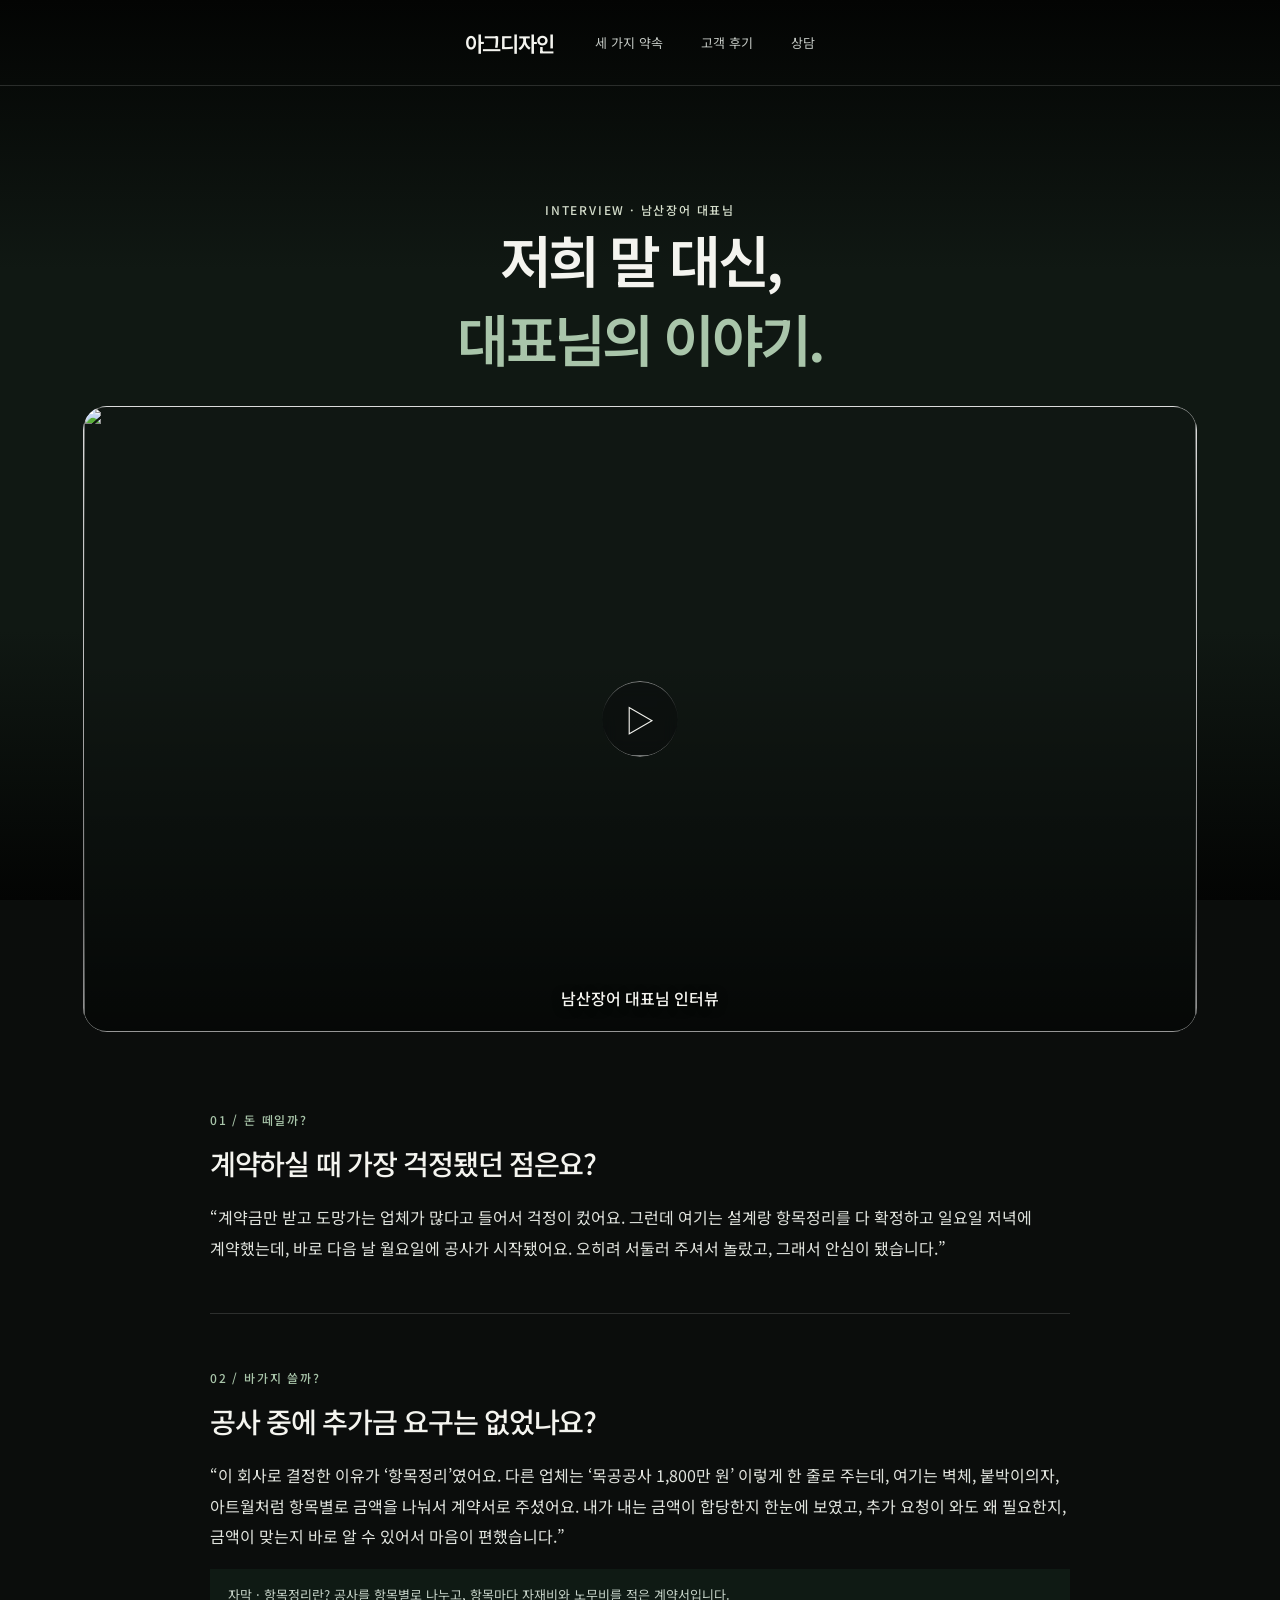
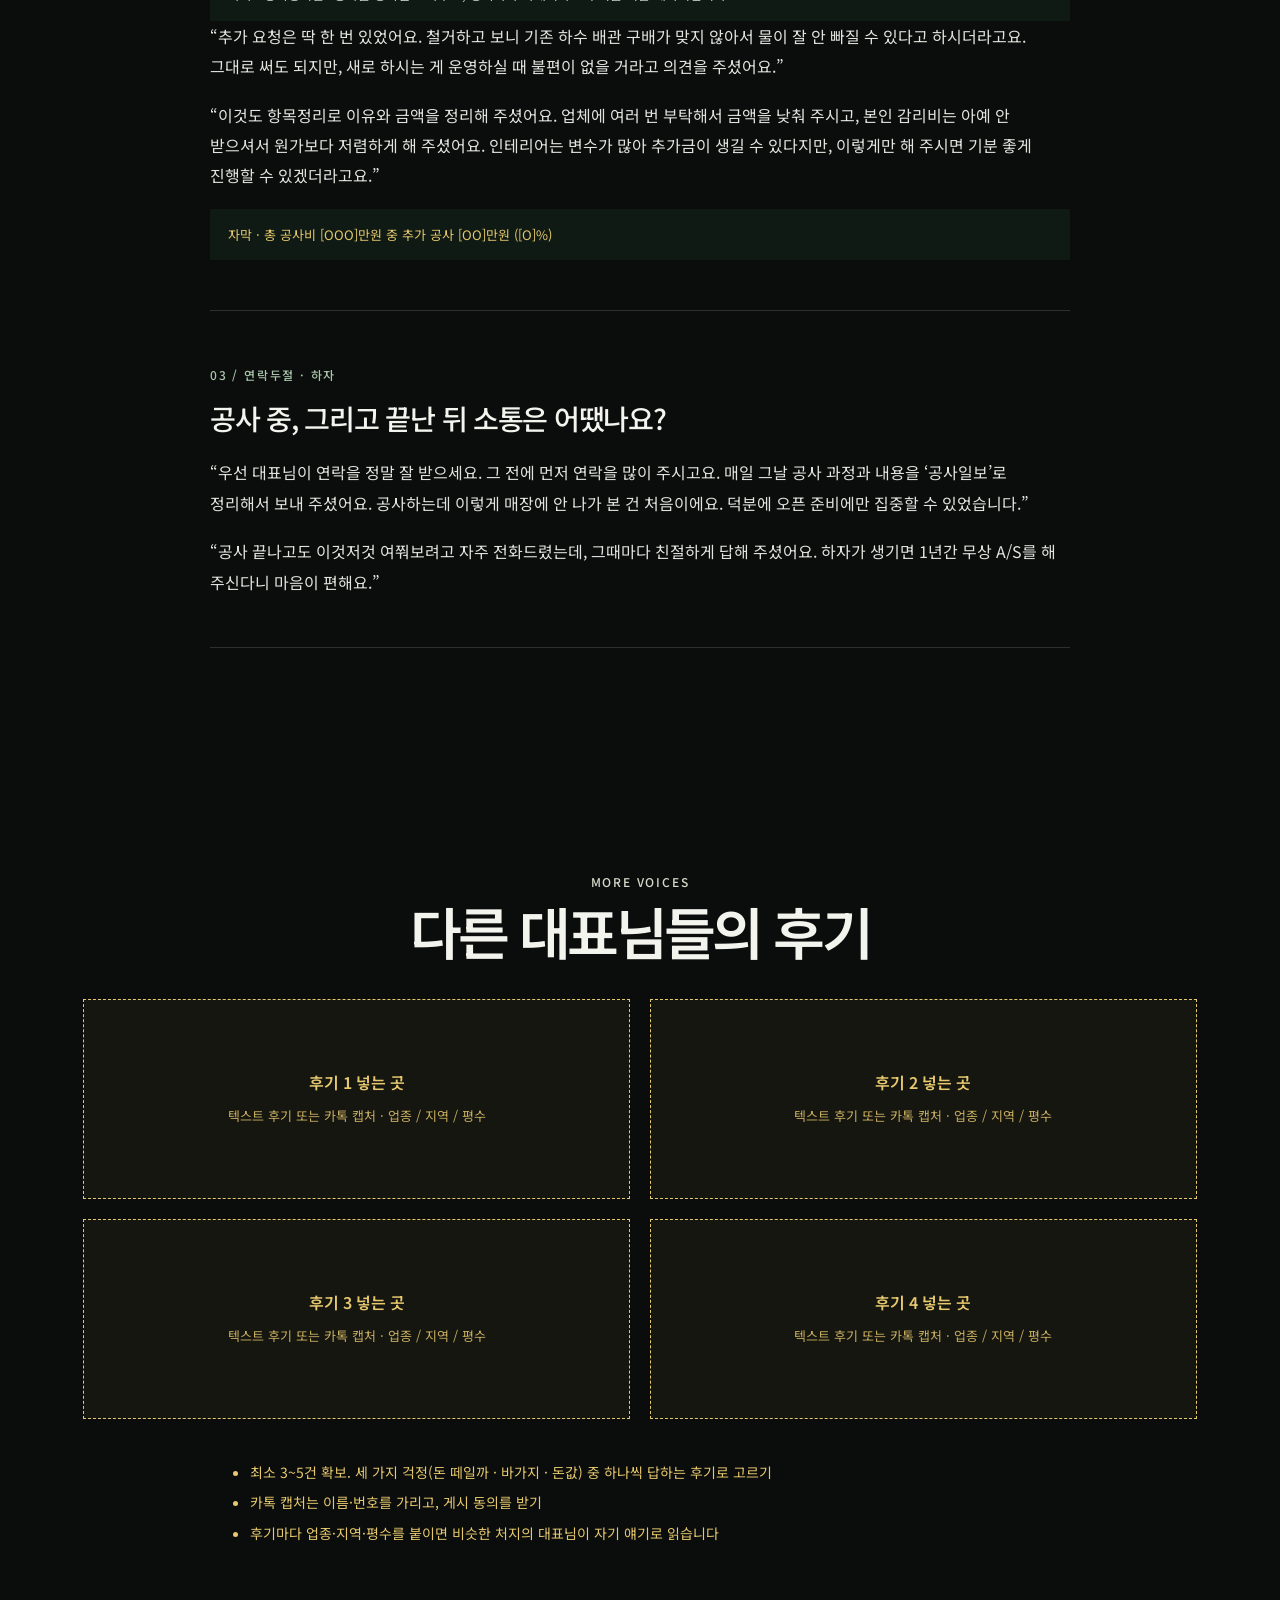
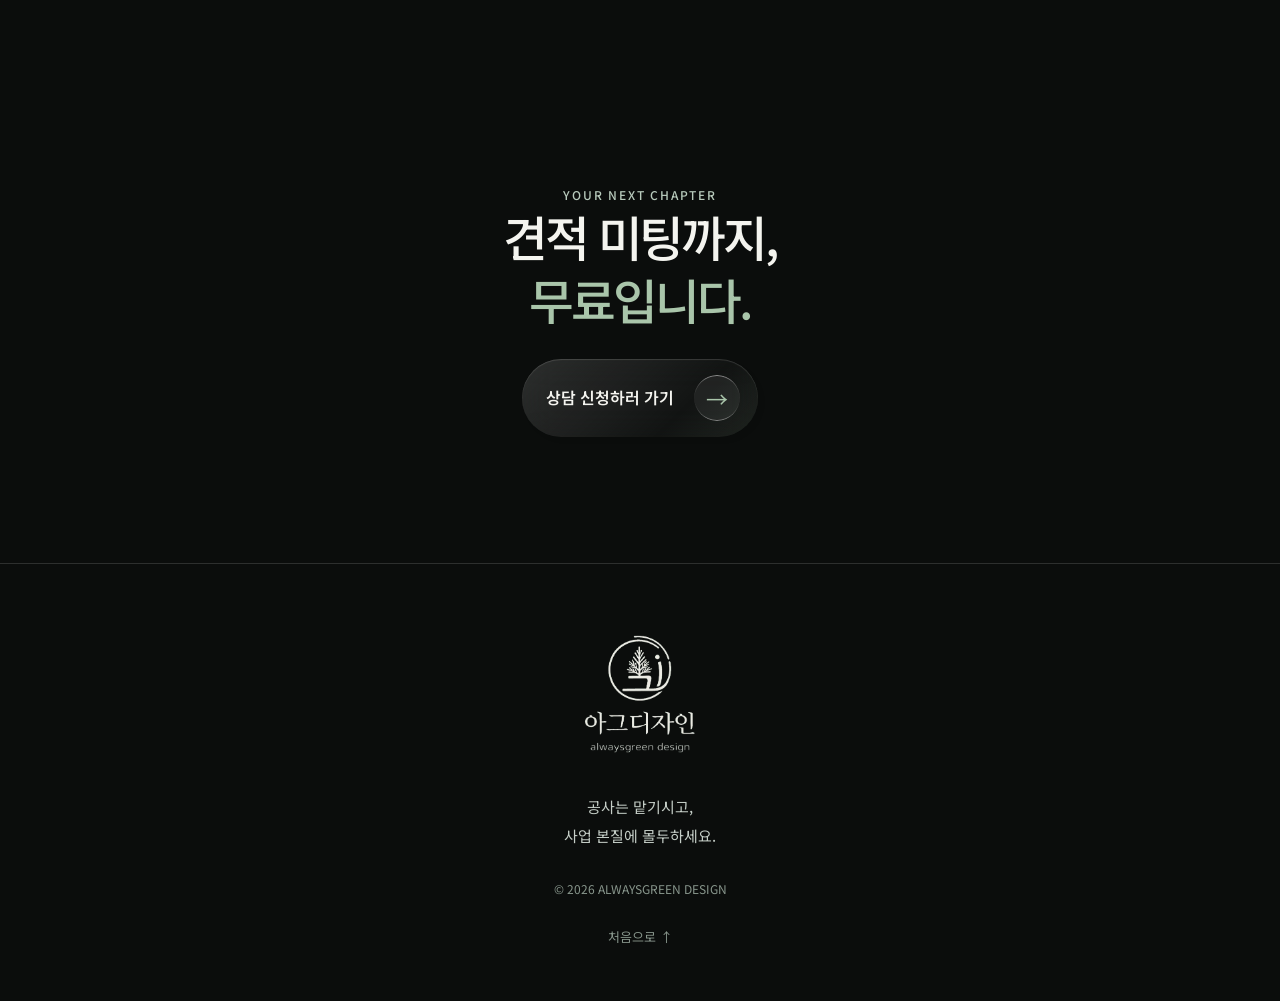
==== reviews.html @ 55b6162b "Initial commit: interior site v3 Co-Authored-By: Claude Sonnet 5.5 <noreply@anthropic.com>" ====
<!doctype html>
<html lang="ko">
<head>
  <meta charset="utf-8">
  <meta name="viewport" content="width=device-width,initial-scale=1">
  <meta name="theme-color" content="#183824">
  <title>아그디자인 · 고객 후기</title>
  <link rel="stylesheet" href="https://fonts.googleapis.com/css2?family=Noto+Sans+KR:wght@300;400;500;600;700&display=swap">
  <link rel="stylesheet" href="styles.css">
  <link rel="stylesheet" href="sections.css">
  <script src="entrances.js" defer></script>
</head>
<body>
  <header class="header page-head"><a class="brand" href="index.html">아그디자인</a><nav aria-label="주요 메뉴"><a href="index.html#concerns">세 가지 약속</a><a href="reviews.html" aria-current="page">고객 후기</a><a href="index.html#contact">상담</a></nav></header>
  <main>
  <section class="sec reviews-top">
    <span class="eyebrow">INTERVIEW · 남산장어 대표님</span>
    <h2>저희 말 대신,<br><em>대표님의 이야기.</em></h2>
    <button type="button" class="video-box yt liquid-glass" data-yt="xb2R72WAs64" aria-label="남산장어 대표님 인터뷰 영상 재생"><img src="https://i.ytimg.com/vi/xb2R72WAs64/maxresdefault.jpg" alt="" loading="lazy"><span class="play liquid-glass" aria-hidden="true">▷</span><span class="yt-label">남산장어 대표님 인터뷰</span></button>

    <div class="qa">
      <article>
        <span class="eyebrow">01 / 돈 떼일까?</span>
        <h3>계약하실 때 가장 걱정됐던 점은요?</h3>
        <p>“계약금만 받고 도망가는 업체가 많다고 들어서 걱정이 컸어요. 그런데 여기는 설계랑 항목정리를 다 확정하고 일요일 저녁에 계약했는데, 바로 다음 날 월요일에 공사가 시작됐어요. 오히려 서둘러 주셔서 놀랐고, 그래서 안심이 됐습니다.”</p>
      </article>
      <article>
        <span class="eyebrow">02 / 바가지 쓸까?</span>
        <h3>공사 중에 추가금 요구는 없었나요?</h3>
        <p>“이 회사로 결정한 이유가 ‘항목정리’였어요. 다른 업체는 ‘목공공사 1,800만 원’ 이렇게 한 줄로 주는데, 여기는 벽체, 붙박이의자, 아트월처럼 항목별로 금액을 나눠서 계약서로 주셨어요. 내가 내는 금액이 합당한지 한눈에 보였고, 추가 요청이 와도 왜 필요한지, 금액이 맞는지 바로 알 수 있어서 마음이 편했습니다.”</p>
        <span class="caption-note">자막 · 항목정리란? 공사를 항목별로 나누고, 항목마다 자재비와 노무비를 적은 계약서입니다.</span>
        <p>“추가 요청은 딱 한 번 있었어요. 철거하고 보니 기존 하수 배관 구배가 맞지 않아서 물이 잘 안 빠질 수 있다고 하시더라고요. 그대로 써도 되지만, 새로 하시는 게 운영하실 때 불편이 없을 거라고 의견을 주셨어요.”</p>
        <p>“이것도 항목정리로 이유와 금액을 정리해 주셨어요. 업체에 여러 번 부탁해서 금액을 낮춰 주시고, 본인 감리비는 아예 안 받으셔서 원가보다 저렴하게 해 주셨어요. 인테리어는 변수가 많아 추가금이 생길 수 있다지만, 이렇게만 해 주시면 기분 좋게 진행할 수 있겠더라고요.”</p>
        <span class="caption-note slot-text">자막 · 총 공사비 [OOO]만원 중 추가 공사 [OO]만원 ([O]%)</span>
      </article>
      <article>
        <span class="eyebrow">03 / 연락두절 · 하자</span>
        <h3>공사 중, 그리고 끝난 뒤 소통은 어땠나요?</h3>
        <p>“우선 대표님이 연락을 정말 잘 받으세요. 그 전에 먼저 연락을 많이 주시고요. 매일 그날 공사 과정과 내용을 ‘공사일보’로 정리해서 보내 주셨어요. 공사하는데 이렇게 매장에 안 나가 본 건 처음이에요. 덕분에 오픈 준비에만 집중할 수 있었습니다.”</p>
        <p>“공사 끝나고도 이것저것 여쭤보려고 자주 전화드렸는데, 그때마다 친절하게 답해 주셨어요. 하자가 생기면 1년간 무상 A/S를 해 주신다니 마음이 편해요.”</p>
      </article>
    </div>
  </section>

  <section class="sec">
    <span class="eyebrow">MORE VOICES</span>
    <h2>다른 대표님들의 후기</h2>
    <div class="review-slots">
      <div class="slot slot-box"><b>후기 1 넣는 곳</b><span>텍스트 후기 또는 카톡 캡처 · 업종 / 지역 / 평수</span></div>
      <div class="slot slot-box"><b>후기 2 넣는 곳</b><span>텍스트 후기 또는 카톡 캡처 · 업종 / 지역 / 평수</span></div>
      <div class="slot slot-box"><b>후기 3 넣는 곳</b><span>텍스트 후기 또는 카톡 캡처 · 업종 / 지역 / 평수</span></div>
      <div class="slot slot-box"><b>후기 4 넣는 곳</b><span>텍스트 후기 또는 카톡 캡처 · 업종 / 지역 / 평수</span></div>
    </div>
    <ul class="guide slot-text">
      <li>최소 3~5건 확보. 세 가지 걱정(돈 떼일까 · 바가지 · 돈값) 중 하나씩 답하는 후기로 고르기</li>
      <li>카톡 캡처는 이름·번호를 가리고, 게시 동의를 받기</li>
      <li>후기마다 업종·지역·평수를 붙이면 비슷한 처지의 대표님이 자기 얘기로 읽습니다</li>
    </ul>
  </section>

  <section class="sec cta">
    <span class="eyebrow">YOUR NEXT CHAPTER</span>
    <h2>견적 미팅까지,<br><em>무료입니다.</em></h2>
    <a class="action-glass liquid-glass-strong" href="index.html#contact"><span class="action-copy">상담 신청하러 가기</span><span class="action-arrow liquid-glass" aria-hidden="true">→</span></a>
  </section>
  </main>
  <footer class="site-foot">
    <a href="index.html"><img src="images/logo-removebg.png" alt="아그디자인 alwaysgreen design" width="115" height="123"></a>
    <p>공사는 맡기시고,<br>사업 본질에 몰두하세요.</p>
    <span>© 2026 ALWAYSGREEN DESIGN</span><a href="index.html">처음으로 ↑</a>
  </footer>
</body>
</html>
---- styles.css ----
:root{color-scheme:dark;--ink:#f4f4ef;--pad:clamp(24px,6.5vw,112px)}
*{box-sizing:border-box}html,body{margin:0;background:#0b0d0c;color:var(--ink);font-family:"Noto Sans KR","Malgun Gothic",Arial,sans-serif;word-break:keep-all;-webkit-font-smoothing:antialiased}body{overscroll-behavior-y:none}button{font:inherit;color:inherit}#journey{height:940vh}.stage{position:sticky;top:0;height:100vh;height:100svh;overflow:hidden;background:#0b0d0c}#media,.shade{position:absolute;inset:0}#media img,#media video{position:absolute;top:0;left:0;width:100%;height:100%;object-fit:cover;opacity:0}#media img:first-child{opacity:1}.shade{pointer-events:none;background:linear-gradient(transparent 0%,transparent 28%,#0009 63%,#000e 100%);transform:translateY(100%);will-change:transform}.top,.bottom{position:absolute;left:var(--pad);right:var(--pad);display:flex;align-items:center;justify-content:space-between;gap:24px;text-shadow:0 2px 12px #0009;z-index:3}.top{top:30px;font-size:15px}.top>span:nth-child(2){position:absolute;left:50%;transform:translateX(-50%);text-align:center;font-size:19px}.top small{display:block;font-size:10px;letter-spacing:.2em;margin-top:7px;color:#e4e4d6}.edition{font-size:10px;letter-spacing:.16em;color:#d4d4c8}.caption{position:absolute;bottom:115px;left:var(--pad);right:var(--pad);max-width:820px;margin:auto;text-align:center;opacity:0;transform:translateY(80px);pointer-events:none;will-change:opacity,transform}.eyebrow{font-size:11px;letter-spacing:.17em;color:#d3dcca}.caption h1,.caption h2{font-size:clamp(30px,3.7vw,58px);font-weight:600;letter-spacing:-.065em;line-height:1.4;margin:16px 0}.caption p{max-width:680px;margin:0 auto;font-size:clamp(15px,1.3vw,19px);line-height:1.9;white-space:pre-line;color:#e1e4de}.caption .detail{max-width:680px;margin:18px auto 0;padding-top:16px;border-top:1px solid #ffffff4a;font-size:clamp(12px,1vw,15px);line-height:1.9;white-space:pre-line;color:#d3d8ce}.bottom{bottom:30px;font-size:11px;color:#e1e4de}#stops{display:flex;gap:12px;position:absolute;left:50%;transform:translateX(-50%)}#stops button{background:none;border:0;padding:15px 4px;cursor:pointer}#stops button:after{content:"";display:block;width:28px;height:2px;background:#ffffff50;transition:background .2s}#stops button[aria-current=true]:after{background:#fff}button:focus-visible{outline:2px solid #d3dcca;outline-offset:4px}.progress{position:absolute;bottom:0;left:0;right:0;height:2px;background:#ffffff15}#progress{height:100%;background:#d3dcca;transform-origin:left;transform:scaleX(0)}#status{position:absolute;top:95px;left:0;right:0;text-align:center;font-size:12px;color:#eee;text-shadow:0 1px 8px #000;pointer-events:none}#status:empty{display:none}
@media(max-width:700px){.top{top:22px}.top>span:first-child{font-size:12px}.edition{font-size:8px}.top>span:nth-child(2){font-size:15px}.caption{bottom:125px}.caption h1,.caption h2{font-size:29px}.caption p{font-size:14px;line-height:1.75}.caption .detail{font-size:11px}.bottom{bottom:23px;flex-wrap:wrap;gap:16px}#hint{width:100%;text-align:center;font-size:10px}#stops{left:auto;right:0;top:-12px;transform:none}}
@media(max-height:660px) and (min-width:701px){.caption{bottom:85px}.caption h1,.caption h2{font-size:34px;margin:10px 0}.caption p{font-size:14px}.caption .detail{font-size:12px;margin-top:10px;padding-top:10px}.top{top:20px}.bottom{bottom:20px}}
@media(prefers-reduced-motion:reduce){.caption{transform:none!important}#stops button:after{transition:none}}
---- sections.css ----
/* 영상 아래 설득 섹션. site/dist 의 디자인 언어(styles.css · centered.css)와 색을 옮겨 왔습니다. */
:root{--bg:#0b0d0c;--ink:#f4f4ef;--muted:#969d97;--key:#183824;--accent:#a9c5aa;--line:#ffffff24;--mid:#54745b;--slot:#e6c86e}
html{scroll-padding-top:80px}
body{background:linear-gradient(180deg,#030403 0%,#101813 30%,#101813 70%,#030403 100%) fixed;text-align:center}
main{display:block}
a{color:inherit;text-decoration:none}
a:focus-visible{outline:2px solid var(--accent);outline-offset:6px}
img{display:block;max-width:100%}
.sec{padding:110px var(--pad);color:var(--ink)}
.section-content{max-width:1240px;margin-inline:auto;transform:translate3d(0,var(--entry-y,0px),0);opacity:var(--entry-opacity,1)}
.sec h2{font-size:clamp(34px,4.4vw,70px);font-weight:600;letter-spacing:-.065em;line-height:1.4;margin:0 0 28px}
.sec h3{font-size:clamp(22px,2.2vw,30px);font-weight:500;letter-spacing:-.045em;line-height:1.5;margin:0 0 18px}
.sec p{line-height:1.9;margin:0}
.sec em{font-style:normal;color:var(--accent)}
.sec strong{font-weight:600}
.sec .eyebrow{display:inline-block;font-size:12px;letter-spacing:.15em;font-weight:500}
.sec .muted{color:var(--muted)}
.lead{font-size:clamp(16px,1.4vw,19px);color:#adb9af;margin:0 auto 60px!important;max-width:760px}
.note{font-size:14px;color:var(--muted);margin-top:16px!important}
.sec-top{display:flex;flex-direction:column;align-items:center;justify-content:center;gap:12px;margin-bottom:80px;font-size:14px}
.block{margin:90px auto 0;max-width:1000px}
.bridge .eyebrow{margin-bottom:28px}

/* 자료 넣는 곳 표시 (site 에는 없는, 작업용 표시) */
.slot{border:1px dashed var(--slot);color:var(--slot);background:#e6c86e0d}
.slot-box{display:grid;place-content:center;gap:10px;min-height:240px;padding:28px;text-align:center}
.slot-box b{font-size:16px;font-weight:600}
.slot-box span{font-size:13px;line-height:1.8;opacity:.85}
.slot-inline{display:inline-block;margin:24px auto 0!important;padding:10px 16px;font-size:13px;line-height:1.7!important}
.slot-text{color:var(--slot)!important}

/* site 카드 (background-card) */
.card{border:1px solid #ffffff22;padding:34px;text-align:left;background:linear-gradient(145deg,#ffffff0b,#18382433)}

/* site 글래스 버튼 (action-glass) */
.action-glass{position:relative;isolation:isolate;overflow:hidden;display:flex;align-items:center;justify-content:center;gap:20px;width:fit-content;max-width:100%;margin:28px auto 6px;padding:16px 18px 16px 24px;border:1px solid #ffffff55;border-radius:20px;background:linear-gradient(135deg,#ffffff24,#ffffff08 68%,#a9c5aa20);color:var(--ink);text-align:center;backdrop-filter:blur(16px);-webkit-backdrop-filter:blur(16px);transition:border-color .2s,background-color .2s}
.action-glass:before{content:"";position:absolute;inset:0;z-index:-1;background:radial-gradient(ellipse at 12% 0,#ffffff25,transparent 65%);pointer-events:none}
.action-glass .action-copy{display:flex;flex-direction:column;gap:5px;min-width:0;font-size:16px;font-weight:600;line-height:1.45}
.action-glass .action-copy small{display:block;color:#b9c5ba;font-size:11px;font-weight:400;line-height:1.5}
.action-glass .action-arrow{display:grid;place-items:center;flex:0 0 auto;width:46px;height:46px;border:1px solid #ffffff3d;border-radius:50%;background:#ffffff10;color:var(--accent);font-size:22px}
@media(hover:hover){.action-glass:hover{border-color:#ffffff90;background:linear-gradient(135deg,#ffffff2e,#ffffff0c 68%,#a9c5aa2b)}}

/* site 영상 박스 (interview-video) */
.video-box{min-height:380px;border:1px solid #324c39;background:linear-gradient(135deg,#193825,#101713);display:flex;flex-direction:column;align-items:center;justify-content:center;gap:24px;margin-bottom:24px;font-size:16px}
.video-box small{display:block;font-size:12px;margin-top:8px}
.play{width:62px;height:62px;border:1px solid #a1b6a4;display:grid;place-items:center;border-radius:50%;font-size:26px}

/* 공감 히어로 (site hero 톤) */
.hero{position:relative;height:100vh;height:100svh;min-height:600px;display:flex;flex-direction:column;justify-content:center;padding:120px var(--pad) 90px;color:var(--ink);background:linear-gradient(180deg,#0b0d0cf2 0%,#0b0d0cdb 45%,#0b0d0c 100%),url(previz-01/inputs/photo-01.jpg) center/cover}
.hero:after{content:"";position:absolute;inset:0;background:radial-gradient(ellipse at 85% 100%,#18382455,transparent 55%);pointer-events:none}
.header{position:absolute;left:0;right:0;top:0;z-index:2;display:flex;align-items:center;justify-content:center;flex-wrap:wrap;gap:16px 42px;min-height:86px;padding:16px var(--pad);border-bottom:1px solid var(--line)}
.brand{font-size:21px;letter-spacing:-.06em;font-weight:600}
.header nav{display:flex;gap:38px;font-size:13px}
.header nav a{color:#c4c9c4}
.header nav a:hover{color:#fff}
.hero-body{position:relative;z-index:1}
.hero-eyebrow{display:flex;gap:14px;align-items:center;justify-content:center;color:#aeb7af;margin-bottom:34px;font-size:12px;letter-spacing:.15em;font-weight:500}
.line{height:1px;width:28px;background:var(--accent)}
.hero-quote{margin:0 auto;padding:0;border:0;background:none;text-align:center;font-size:clamp(30px,4.45vw,72px);font-weight:500;letter-spacing:-.06em;line-height:1.52;color:var(--ink)}
.hero-quote cite{margin-top:20px;font-size:14px;letter-spacing:0;font-weight:400;color:var(--accent)}
.hero-sub{margin:48px auto 0;font-size:clamp(16px,1.5vw,20px);line-height:2.4;color:#c5d2c8}
.hero-sub strong{font-weight:600;color:var(--ink)}
.hero-tag{margin:0 auto;line-height:2.4;font-size:clamp(16px,1.5vw,20px);color:var(--accent);font-weight:500}
.scroll-hint{position:absolute;z-index:1;bottom:34px;left:50%;transform:translateX(-50%);display:flex;flex-direction:column;align-items:center;gap:12px;font-size:10px;letter-spacing:.18em;color:#99a29b}
.scroll-line{height:34px;width:1px;background:linear-gradient(var(--accent),transparent)}

/* 브릿지 */
.career{display:grid;grid-template-columns:repeat(3,minmax(0,1fr));gap:20px;max-width:1000px;margin:0 auto}
.career .card{text-align:center;padding:30px 20px}
.career b{display:block;font-size:13px;font-weight:500;color:#c5d2c8;letter-spacing:.02em}
.career strong,.stat strong{display:block;font-size:clamp(56px,6vw,90px);font-weight:400;letter-spacing:-.08em;line-height:1.15;margin-top:8px}
.career small,.stat small{font-size:24px;margin-left:10px;letter-spacing:0}
.career .card>span{font-size:12px;color:#9eaa9f}
#career-count{color:var(--accent);font-variant-numeric:tabular-nums}
.concern-index{list-style:none;padding:0;margin:80px auto 0;display:grid;grid-template-columns:repeat(3,minmax(0,1fr));gap:20px;max-width:1000px}
.concern-index a{display:block;padding:32px 20px;border:1px solid var(--accent);background:#18382455;color:var(--ink);font-size:22px;font-weight:500;letter-spacing:-.045em;transition:background .2s}
.concern-index a:hover{background:var(--key)}
.concern-index span{display:block;font-size:12px;color:var(--accent);letter-spacing:.15em;margin-bottom:10px}
.concern-index small{display:block;font-size:13px;font-weight:400;color:#b9c5ba;margin-top:8px;letter-spacing:0}

/* 01 결제 구조 */
.pay-bar{display:flex;gap:4px;margin-top:30px}
.pay-bar>div{padding:22px 10px;background:#18382499;border-top:2px solid var(--accent);min-width:0}
.pay-bar>div:nth-child(2){background:var(--key)}
.pay-bar b{display:block;font-size:clamp(24px,2.6vw,38px);font-weight:400;letter-spacing:-.05em}
.pay-bar span{display:block;font-size:13px;color:#c5d2c8;margin-top:6px;line-height:1.5}
.flow{display:flex;flex-wrap:wrap;justify-content:center;align-items:center;gap:10px 12px;margin-bottom:34px}
.flow span,.flow strong{padding:10px 16px;border:1px solid var(--line);font-size:15px}
.flow strong{border-color:var(--accent);color:var(--accent);font-weight:600}
.flow i{font-style:normal;color:var(--muted)}
blockquote{margin:0;padding:30px 34px;border-left:1px solid var(--mid);background:#ffffff08;text-align:left;font-size:16px;line-height:1.9;color:#e1e4de}
cite{display:block;margin-top:14px;font-size:13px;font-style:normal;color:var(--accent)}
.report{display:grid;grid-template-columns:1fr 1fr;gap:40px;align-items:center;text-align:left}
.report .eyebrow{margin-bottom:16px;color:var(--accent)}
.checks{list-style:none;padding:0;margin:0 0 20px}
.checks li{padding:16px 0;border-bottom:1px solid #ffffff25;font-size:15px;color:#e1e4de}
.checks b{display:inline-block;min-width:88px;color:#aac0ad;font-size:13px;font-weight:500}
.as-row{display:grid;grid-template-columns:220px 1fr;gap:40px;align-items:center}
.stat p{font-size:14px;color:#c5d2c8}

/* 02 항목정리 */
.compare{display:grid;grid-template-columns:1fr 1.4fr;gap:20px;align-items:start;text-align:left}
.compare .eyebrow{margin-bottom:22px;color:var(--accent)}
.doc-items{border-color:var(--accent)}
.row{display:flex;justify-content:space-between;gap:16px;padding:10px 0;border-bottom:1px solid #ffffff14;font-size:14px}
.row b{font-weight:500;font-variant-numeric:tabular-nums;white-space:nowrap}
.row.total{border-bottom:0;border-top:1px solid #ffffff55;margin-top:6px;padding-top:16px;font-size:16px;font-weight:600}
.doc-plain .row.total{border-top:0;margin:0 0 18px;padding:0 0 18px;border-bottom:1px solid var(--line)}
.compare .muted{font-size:13px;margin-top:14px}
.promise{padding:65px 20px;border-top:1px solid var(--line);border-bottom:1px solid var(--line)}
.promise h3{margin:0;font-size:clamp(24px,2.8vw,40px)}
.case{padding:44px}
.case .eyebrow{margin-bottom:14px;color:var(--accent)}
.case>p{color:#adb9af}
.case-num{display:grid;grid-template-columns:repeat(3,1fr);gap:12px;margin:30px 0}
.case-num>div{padding:18px;border:1px solid var(--line)}
.case-num span{display:block;font-size:12px;color:var(--muted)}
.case-num b{font-size:26px;font-weight:400;letter-spacing:-.04em}

/* 03 매출 설계 */
.revenue{display:grid;grid-template-columns:1fr 1.4fr;gap:40px;align-items:center;margin-top:0}
.revenue strong{display:block;font-size:clamp(70px,8vw,120px);font-weight:400;letter-spacing:-.065em;line-height:1.1;color:var(--accent);margin-top:10px}
.revenue strong small{font-size:32px;padding-left:10px;letter-spacing:0}
.revenue p{font-size:15px;color:#c5d2c8}
.revenue .eyebrow{font-size:14.4px}
.revenue+.lead{margin-top:90px!important}
.points{display:grid;grid-template-columns:repeat(3,minmax(0,1fr));gap:24px;text-align:left}
.ph{aspect-ratio:1.1;position:relative;overflow:hidden;background:#dedfd9}
.ph img{width:100%;height:100%;object-fit:cover;transition:transform .6s}
.ph:hover img{transform:scale(1.04)}
.ph>span:last-child{position:absolute;bottom:15px;left:20px;font-size:13px;background:var(--key);color:#fff;padding:6px 9px}
.points h3{font-size:23px;margin:22px 0 12px}
.points p{font-size:14px;color:#9ea89f}
.calc{display:flex;flex-direction:column;justify-content:center;align-items:center;gap:10px;text-align:center;border:1px solid #324c39;background:linear-gradient(135deg,#193825,#101713)}
.calc-head{font-size:13px;color:#c5d2c8}
.calc-line{font-size:clamp(15px,1.4vw,19px);font-variant-numeric:tabular-nums}
.calc strong{font-size:clamp(26px,2.6vw,38px);font-weight:400;color:var(--accent);letter-spacing:-.05em}
.foot{display:block;margin-top:12px;font-size:11px;color:var(--muted)}
.plans{display:grid;grid-template-columns:1fr 1fr;gap:20px;max-width:none}
.plans .slot-box{min-height:320px}

/* 후기 */
.review-grid{display:grid;grid-template-columns:repeat(3,minmax(0,1fr));gap:20px}
.review-grid .slot-box{min-height:0}

/* CTA (site cta 톤) */
.cta{padding-top:120px;padding-bottom:120px}
.cta .eyebrow{color:#b8cabc}
.cta h2{font-size:clamp(30px,3.8vw,58px);line-height:1.3;font-weight:500}
.cta .lead{color:#c3d1c5;font-size:18px}
.cta-options{display:grid;grid-template-columns:1fr 1fr;gap:20px;max-width:1000px;margin:0 auto}
.cta-option:last-child{border-color:var(--accent)}
.cta-option .eyebrow{margin-bottom:14px;color:var(--accent)}
.cta-option p{font-size:14px;color:#9eaa9f;margin-bottom:22px}
.cta-option .slot-box{min-height:140px}

/* footer (site footer) */
.site-foot{padding:55px var(--pad);display:flex;flex-direction:column;align-items:center;justify-content:center;gap:30px;font-size:12px;color:#88968c;text-align:center;border-top:1px solid var(--line)}
.site-foot img{width:135px;height:auto}
.site-foot p{font-size:15px;line-height:1.9;color:#c5cec7;margin:0}
.site-foot>a:last-child{font-size:13px}

/* 후기 전체 페이지 */
.page-head{position:relative}
.qa{max-width:860px;margin:0 auto;text-align:left}
.qa article{padding:50px 0;border-bottom:1px solid var(--line)}
.qa .eyebrow{color:var(--accent)}
.qa h3{margin-top:12px}
.qa p{color:#e1e4de;font-size:16px}
.qa p+p{margin-top:18px}
.qa .caption-note{display:block;margin-top:18px;padding:14px 18px;background:#18382455;font-size:13px;color:#c5d2c8;line-height:1.8}
.review-slots{display:grid;grid-template-columns:repeat(2,minmax(0,1fr));gap:20px}
.review-slots .slot-box{min-height:200px}
.guide{max-width:860px;margin:40px auto 0;text-align:left;font-size:14px;line-height:1.9}
.guide li{margin:4px 0}

@media(min-width:1600px){.sec{padding-top:140px;padding-bottom:140px}}
@media(max-width:800px){
  .sec{padding:75px 16px}
  .sec-top{margin-bottom:45px}
  .sec-top>span:last-child{font-size:11px}
  .block{margin-top:60px}
  .header{min-height:74px;gap:14px 22px;padding:14px 16px}
  .header nav{gap:20px;font-size:12px}
  .hero{padding:130px 16px 90px}
  .hero-eyebrow{font-size:10px;letter-spacing:.1em;gap:8px}
  .hero-sub{margin-top:36px}
  .hero-sub br{display:none}
  .card{padding:27px 20px}
  .cta-options,.career,.concern-index,.report,.as-row,.compare,.revenue,.points,.plans,.review-grid,.review-slots,.case-num{grid-template-columns:1fr}
  .ph{aspect-ratio:1.5}
  .pay-bar{flex-direction:column}
  .pay-bar>div{flex:auto!important}
  .case{padding:28px 20px}
  blockquote{padding:22px 20px;font-size:15px}
  blockquote br{display:none}
  .lead br{display:none}
  .site-foot{padding:40px 16px}
}
@media(max-width:520px){
  .action-glass{gap:14px;padding:16px;border-radius:17px}
  .action-glass .action-copy{font-size:14px}
  .action-glass .action-arrow{width:40px;height:40px;font-size:19px}
}
@media(prefers-reduced-motion:reduce){
  .section-content{transform:none!important;opacity:1!important}
  .action-glass,.ph img{transition:none}
}

/* 70% 단계 지급 → 공정 5단계 */
.pay-steps ol{list-style:none;display:grid;grid-template-columns:repeat(5,1fr);gap:3px;margin:16px 0 0;padding:0}
.pay-steps li{padding:9px 4px;background:#ffffff12;border-top:1px solid #a9c5aa66;font-size:13px;color:#e1e4de}
/* 위아래 배치 */
.stack{display:flex!important;flex-direction:column;align-items:stretch;gap:0;max-width:760px}
.stack-arrow{align-self:center;margin:18px 0;font-size:34px;line-height:1;color:var(--accent)}
.revenue.stack{gap:24px;text-align:center}
.revenue.stack .slot-box{min-height:220px}
/* 영상 투어 건너뛰기 (site journey-top a) */
.skip-tour{font-size:12px;color:inherit;text-decoration:none;border-bottom:1px solid #fff7;padding-bottom:5px}
@media(max-width:800px){.pay-steps ol{grid-template-columns:repeat(5,1fr)}.pay-steps li{font-size:11px;padding:8px 2px}.skip-tour{font-size:10px}}

/* 브랜드 로고 흐름 바 (왼쪽 → 오른쪽) */
.logo-bar{max-width:1000px;margin:60px auto 0;overflow:hidden;-webkit-mask-image:linear-gradient(90deg,transparent,#000 12%,#000 88%,transparent);mask-image:linear-gradient(90deg,transparent,#000 12%,#000 88%,transparent)}
.logo-track{display:flex;align-items:center;gap:64px;width:max-content;padding-right:64px;animation:logo-flow 28s linear infinite}
.logo-track img{height:40px;width:auto;filter:brightness(0) invert(1);opacity:.6}
@keyframes logo-flow{from{transform:translateX(-50%)}to{transform:translateX(0)}}
@media(prefers-reduced-motion:reduce){.logo-track{animation:none}}

/* 매출 설계 3카드 자동 흐름 */
.points-flow{margin:0 calc(var(--pad) * -1) 90px;overflow:hidden;-webkit-mask-image:linear-gradient(90deg,transparent,#000 8%,#000 92%,transparent);mask-image:linear-gradient(90deg,transparent,#000 8%,#000 92%,transparent)}
.points-track{display:flex;gap:24px;width:max-content;padding-right:24px;text-align:left;animation:points-flow 40s linear infinite}
.points-track:hover{animation-play-state:paused}
.points-track article{width:min(380px,78vw);flex:0 0 auto}
.points-track h3{font-size:23px;margin:22px 0 12px}
.points-track p{font-size:14px;color:#9ea89f}
@keyframes points-flow{from{transform:translateX(0)}to{transform:translateX(-50%)}}
@media(prefers-reduced-motion:reduce){.points-track{animation:none}}


/* ───────── Liquid Glass 테두리 시스템 ─────────
   테두리는 border 속성 대신 ::before 가상 요소의 그라데이션으로만 표현합니다. */
:root{--radius:1rem}
.liquid-glass,.liquid-glass-strong{position:relative;isolation:isolate;border:none!important;box-shadow:inset 0 1px 1px rgba(255,255,255,.1)}
.liquid-glass::before,.liquid-glass-strong::before{content:"";position:absolute;inset:0;z-index:-1;border-radius:inherit;padding:1.4px;pointer-events:none;filter:none;
  background:linear-gradient(180deg,rgba(255,255,255,.45) 0%,rgba(255,255,255,.15) 20%,transparent 40%,transparent 60%,rgba(255,255,255,.15) 80%,rgba(255,255,255,.45) 100%);
  -webkit-mask:linear-gradient(#000 0 0) content-box,linear-gradient(#000 0 0);-webkit-mask-composite:xor;mask:linear-gradient(#000 0 0) content-box exclude,linear-gradient(#000 0 0)}
.liquid-glass-strong{box-shadow:4px 4px 4px rgba(0,0,0,.05),inset 0 1px 1px rgba(255,255,255,.15)}
.liquid-glass-strong::before{background:linear-gradient(180deg,rgba(255,255,255,.5) 0%,rgba(255,255,255,.2) 20%,transparent 40%,transparent 60%,rgba(255,255,255,.2) 80%,rgba(255,255,255,.5) 100%)}

/* 라운딩 스펙 */
.card,.video-box{border-radius:1.5rem}                 /* rounded-3xl : 카드 · 패널 */
.action-glass,.flow span,.flow strong{border-radius:9999px} /* rounded-full : CTA 버튼 · 필 */
.play,.action-glass .action-arrow{border:none}          /* 아이콘 컨테이너 */
.play,.action-glass .action-arrow{border-radius:9999px}

/* 카드 배경: 60% 반투명으로 뒷배경이 비침 */
.card{background:linear-gradient(145deg,rgba(40,58,46,.6),rgba(16,24,19,.6));backdrop-filter:blur(10px);-webkit-backdrop-filter:blur(10px)}
.action-glass:before{display:none}

/* 결제 구조에 Liquid Glass 적용 */
.pay-bar{gap:12px}
.pay-bar>div{border-radius:1.5rem;background:linear-gradient(145deg,rgba(40,58,46,.6),rgba(16,24,19,.6));backdrop-filter:blur(10px);-webkit-backdrop-filter:blur(10px)}
.pay-bar>div.pay-steps{background:linear-gradient(145deg,rgba(24,56,36,.75),rgba(16,30,21,.6))}
.pay-steps ol{gap:8px}
.pay-steps li{border-radius:9999px;background:rgba(255,255,255,.06)}

/* 70% → 기초 40% / 마감 30% */
.pay-phases{display:flex;gap:8px;margin-top:16px}
.pay-phase{min-width:0;padding:12px 8px 10px;border-radius:1rem;background:rgba(255,255,255,.05)}
.pay-phase em{display:block;font-style:normal;font-size:13px;font-weight:600;color:var(--accent);margin-bottom:8px}
.pay-steps .pay-phase ol{grid-template-columns:none;display:grid;grid-auto-flow:column;grid-auto-columns:1fr;gap:6px;margin:0;padding:0;list-style:none}
.pay-phase li{padding:7px 4px;border-radius:9999px;background:rgba(255,255,255,.06);font-size:12px;color:#e1e4de}
/* 인용: 중앙정렬 · 큰 글씨 · 배경 박스 없음 */
blockquote.quote-plain{background:none;border:0;padding:0;text-align:center;font-size:clamp(18px,1.7vw,23px);line-height:1.8}
@media(max-width:800px){.pay-phases{flex-direction:column}}

/* 착공 흐름 아래 간격 · 인용 강조 (공사일보 제목과 같은 크기·글꼴) */
.quote-row .flow{margin-bottom:72px}
blockquote.quote-plain{font-size:clamp(22px,2.2vw,30px);font-weight:500;letter-spacing:-.045em;line-height:1.5;color:var(--ink)}
blockquote.quote-plain cite{margin-top:24px;font-size:14px;font-weight:400;letter-spacing:0}

/* 남산장어 월별 매출 차트 */
.rv-chart{padding:36px 36px 28px;text-align:left}
.rv-head .eyebrow{color:var(--accent);margin-bottom:12px}
.rv-head strong{display:block;font-size:clamp(20px,2vw,26px);font-weight:500;letter-spacing:-.04em}
.rv-head strong em,.rv-head p em{font-style:normal;color:var(--accent)}
.rv-head p{font-size:14px;color:#c5d2c8;margin-top:6px!important}
.rv-bars{list-style:none;margin:34px 0 0;padding:0;height:220px;display:grid;grid-template-columns:repeat(9,1fr);gap:2px;align-items:end;border-bottom:1px solid #ffffff2e}
.rv-bar{position:relative;height:100%;display:flex;flex-direction:column;justify-content:flex-end;align-items:center;outline:none}
.rv-bar i{display:block;width:min(28px,70%);height:var(--h);border-radius:4px 4px 0 0;background:#a9c5aa59;transition:background .2s}
.rv-bar.is-now i{background:var(--accent)}
.rv-bar b{position:absolute;bottom:-26px;font-size:11px;font-weight:400;color:var(--muted)}
.rv-bar.is-now b{color:var(--ink)}
.rv-bar:hover i,.rv-bar:focus-visible i{background:#c5dcc6}
.rv-tip{position:absolute;bottom:calc(var(--h) + 10px);white-space:nowrap;padding:6px 10px;border-radius:9999px;background:#0b0d0ce6;font-size:12px;color:var(--ink);opacity:0;pointer-events:none;transition:opacity .15s}
.rv-bar:hover .rv-tip,.rv-bar:focus-visible .rv-tip{opacity:1}
.rv-insights{display:grid;grid-template-columns:repeat(3,1fr);gap:10px;margin-top:48px}
.rv-insights div{padding:14px;border-radius:1rem;background:rgba(255,255,255,.05);text-align:center}
.rv-insights b{display:block;font-size:26px;font-weight:400;letter-spacing:-.04em;color:var(--accent)}
.rv-insights span{font-size:12px;color:#c5d2c8}
.rv-note{margin-top:16px!important;font-size:11px;color:var(--muted);text-align:right}
@media(max-width:800px){.rv-chart{padding:26px 18px 22px}.rv-bars{height:180px}.rv-insights b{font-size:22px}}
.revenue .rv-note{font-size:11px;color:var(--muted)}.revenue .rv-head p{font-size:14px}.revenue .rv-head strong em{color:var(--accent)}

/* YouTube 썸네일 → 클릭 시 재생 */
.yt,.yt-frame{width:100%;min-height:0;aspect-ratio:16/9;padding:0;overflow:hidden;cursor:pointer;color:var(--ink);font:inherit;background:#101713}
.yt img{position:absolute;inset:0;width:100%;height:100%;object-fit:cover;z-index:-2;transition:transform .6s}
.yt:after{content:"";position:absolute;inset:0;z-index:-2;background:linear-gradient(transparent 40%,#000a)}
.yt:hover img{transform:scale(1.03)}
.yt .play{position:relative;width:76px;height:76px;font-size:30px;background:#0b0d0c80;backdrop-filter:blur(8px);-webkit-backdrop-filter:blur(8px)}
.yt-label{position:absolute;left:0;right:0;bottom:22px;font-size:16px;font-weight:500;text-shadow:0 2px 10px #000}
.yt-frame iframe{position:absolute;inset:0;width:100%;height:100%;border:0;border-radius:inherit}
.yt-icon{width:28px;height:20px;flex:0 0 auto}

/* 1년 하자 무상 A/S 강조 */
.as-row{grid-template-columns:1fr;justify-items:center;gap:36px}
.as-row .stat{text-align:center}
.as-row .stat strong{font-size:clamp(96px,11vw,160px);color:var(--accent);line-height:1}
.as-row .stat small{font-size:.3em}
.as-row .stat p{font-size:clamp(18px,1.8vw,24px);font-weight:500;color:var(--ink);margin-top:14px!important}

/* 후기 카드 슬라이더 (2장씩 보이고 좌우 화살표) */
.as-row{max-width:1100px}
.reviews-slider{width:100%}
.rv-track{display:grid;grid-auto-flow:column;grid-auto-columns:calc((100% - 20px)/2);gap:20px;overflow-x:auto;scroll-snap-type:x mandatory;scrollbar-width:none;padding:6px 2px 10px}
.rv-track::-webkit-scrollbar{display:none}
.rv-card{scroll-snap-align:start;display:flex;flex-direction:column;padding:34px 34px 28px;text-align:left}
.rv-q{display:block;height:64px;font-family:Georgia,serif;font-size:120px;line-height:1;color:var(--accent)}
.rv-text{flex:1;font-size:16px;line-height:1.85;color:#e1e4de}
.rv-by{display:flex;align-items:center;gap:14px;margin-top:28px;padding-top:20px;border-top:1px solid #ffffff1f}
.rv-logo{display:grid;place-items:center;flex:0 0 auto;width:48px;height:48px;border-radius:50%;background:#183824;font-size:11px;font-weight:600;line-height:1.15;text-align:center;color:var(--ink)}
.rv-by b{display:block;font-size:15px;font-weight:600}
.rv-by small{display:block;font-size:12px;color:var(--muted);margin-top:2px}
.rv-nav{display:flex;justify-content:center;gap:12px;margin-top:22px}
.rv-nav button{width:48px;height:48px;border-radius:9999px;background:#ffffff0d;color:var(--ink);font-size:26px;line-height:1;cursor:pointer}
.rv-nav button:disabled{opacity:.35;cursor:default}
@media(max-width:800px){.rv-track{grid-auto-columns:88%}.rv-card{padding:26px 22px 22px}.rv-q{font-size:90px;height:50px}}
.rv-q{height:92px;font-size:180px}
.rv-logo{object-fit:cover;background:#fff}
.rv-logo{width:58px;height:58px;padding:9px;box-sizing:border-box;border-radius:50%}

/* 기획 과정 슬라이드쇼: 화면 전체 폭 · 16:9(1920×1080) */
.plan-show{position:relative;width:calc(100vw - var(--sbw,0px));margin:90px 0 0 calc(50% - 50vw + var(--sbw,0px) / 2);aspect-ratio:16/9;max-height:100svh;overflow:hidden;background:#0b0d0c}
.plan-slide{position:absolute;inset:0;width:100%;height:100%;object-fit:contain;opacity:0;transition:opacity .6s ease}
.plan-slide.is-on{opacity:1}
@media(prefers-reduced-motion:reduce){.plan-slide{transition:none}}
body{overflow-x:clip}

/* 프로젝트 과정 로드맵: 가운데 세로선, 1번 오른쪽부터 좌우 번갈아 */
.roadmap{max-width:1000px;margin-top:110px}
.roadmap .eyebrow{color:var(--accent);margin-bottom:14px}
.roadmap>h3{font-size:clamp(26px,3vw,42px);margin-bottom:60px}
.rm-list{position:relative;list-style:none;margin:0;padding:0}
.rm-list:before{content:"";position:absolute;top:0;bottom:0;left:50%;width:2px;transform:translateX(-50%);background:linear-gradient(transparent,#a9c5aa99 6%,#a9c5aa99 94%,transparent)}
.rm-step{position:relative;display:grid;grid-template-columns:1fr 1fr;align-items:center;min-height:120px}
.rm-step+.rm-step{margin-top:-28px}
.rm-dot{position:absolute;left:50%;top:50%;transform:translate(-50%,-50%);display:grid;place-items:center;width:44px;height:44px;border-radius:9999px;background:#183824;box-shadow:0 0 0 6px #0b0d0c,0 0 24px #a9c5aa55;font-size:12px;font-weight:600;color:var(--accent);z-index:1}
.rm-card{text-align:left;padding:22px 26px}
.is-right .rm-card{grid-column:2;margin-left:44px}
.is-left .rm-card{grid-column:1;margin-right:44px;text-align:right}
.rm-card h4{margin:0 0 6px;font-size:19px;font-weight:600;letter-spacing:-.04em}
.rm-num{display:none}
.rm-card p{font-size:14px;line-height:1.75;color:#adb9af}
@media(max-width:800px){
  .rm-list:before{left:22px}
  .rm-step{grid-template-columns:1fr;min-height:0}
  .rm-step+.rm-step{margin-top:16px}
  .rm-dot{left:22px}
  .is-right .rm-card,.is-left .rm-card{grid-column:1;margin:0 0 0 62px;text-align:left}
}

/* 로드맵: 박스 없이 텍스트만 · 현장 미팅 영상 */
.rm-card{min-width:0;padding:6px 0;background:none}
.rm-video{position:relative;margin-top:14px;aspect-ratio:16/9;border-radius:1rem;overflow:hidden;background:#101713}
.rm-video video{display:block;width:100%;height:100%;object-fit:cover}
.rm-play{position:absolute;left:50%;top:50%;transform:translate(-50%,-50%);width:60px;height:60px;border-radius:9999px;background:#0b0d0c99;backdrop-filter:blur(8px);-webkit-backdrop-filter:blur(8px);color:#fff;font-size:20px;cursor:pointer}
.rm-play[hidden]{display:none}
.rm-step{align-items:start}.rm-dot{top:0;transform:translateX(-50%)}
/* 로드맵 이미지: 2초마다 페이드 전환 */
.rm-media{position:relative;margin-top:14px;aspect-ratio:16/10;border-radius:1rem;overflow:hidden;background:#101713}
.rm-media img{position:absolute;inset:0;width:100%;height:100%;object-fit:cover;opacity:0;transition:opacity .6s ease}
.rm-media img.is-on{opacity:1}
@media(prefers-reduced-motion:reduce){.rm-media img{transition:none}}
.rm-media.is-fit{background:#f4f4ef}.rm-media.is-fit img{object-fit:contain;padding:16px;box-sizing:border-box}
.pay-tags{list-style:none;margin:16px 0 0;padding:0}.pay-tags li{padding:7px 4px;border-radius:9999px;background:rgba(255,255,255,.06);font-size:12px;color:#e1e4de}
.pay-bar .pay-phase{flex:1}.pay-bar .pay-phase ol{display:grid;grid-auto-flow:column;grid-auto-columns:1fr;gap:6px;margin:0;padding:0;list-style:none}
.quote-row .flow{margin-bottom:112px}
.quote-row{padding-top:30px}
.stack-arrow{display:flex;flex-direction:column;align-items:center;gap:8px;font-size:0}.stack-arrow i{width:6px;height:6px;border-radius:50%;background:var(--accent)}.stack-arrow i:nth-child(1){opacity:.5}.stack-arrow i:nth-child(2){opacity:.75}.stack-arrow i:nth-child(3){opacity:1}
.stack-arrow{margin:36px 0}
.stack-arrow{gap:13px}
.cta-option{text-align:center}.cta-option .kakao-btn{margin:8px auto 0}

/* 히어로 인용문: 스크롤 한 번에 한 줄씩 아래에서 위로 */
.hq-line{display:block;overflow:hidden}
.hq-line>span{display:block;transform:translateY(105%);opacity:0;transition:transform .7s cubic-bezier(.2,.7,.2,1),opacity .7s}
.hero-quote[data-lines="1"] .hq-line:nth-child(1)>span,
.hero-quote[data-lines="2"] .hq-line>span{transform:none;opacity:1}
.hero-quote cite{opacity:0;transition:opacity .6s .2s}
.hero-quote[data-lines="2"] cite{opacity:1}
@media(prefers-reduced-motion:reduce){.hq-line>span,.hero-quote cite{transition:none}}
html{scroll-padding-top:0}
#reviews{scroll-margin-top:-80px}
#reviews .action-glass{margin-top:48px}
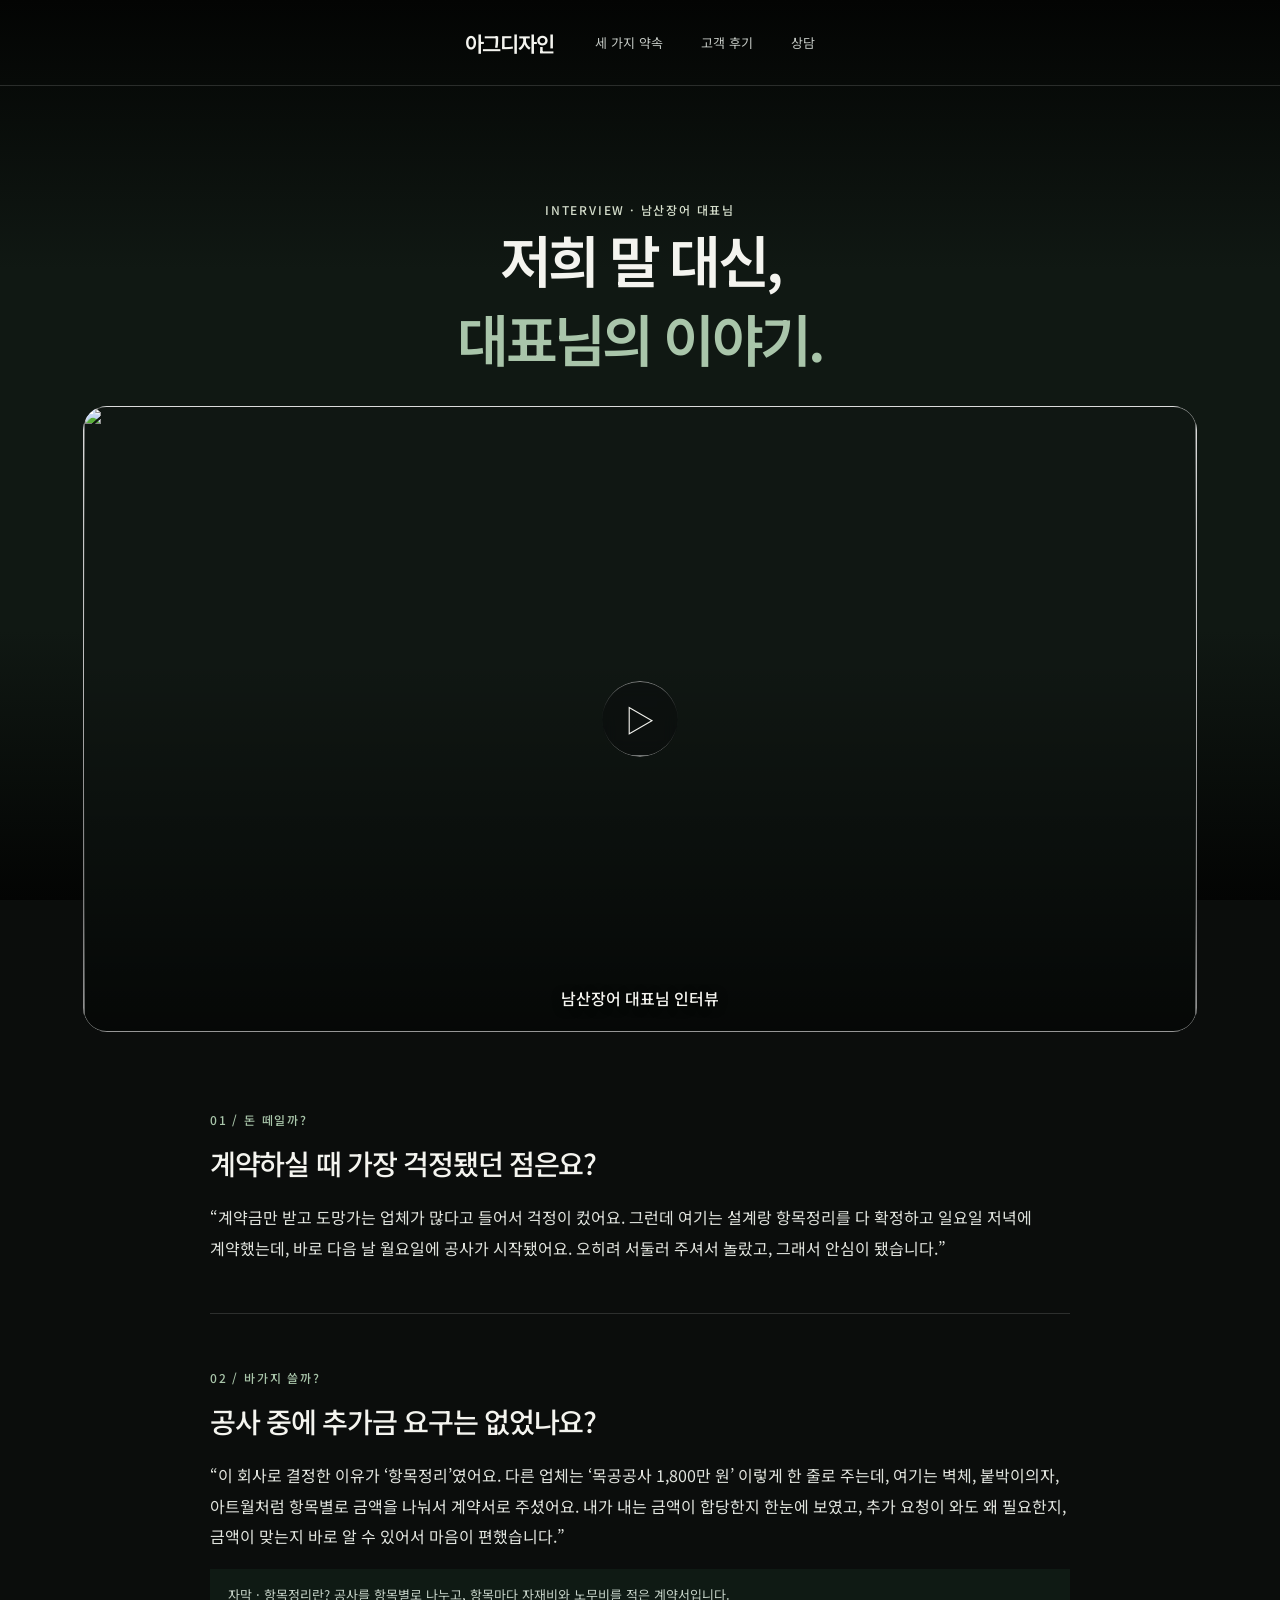
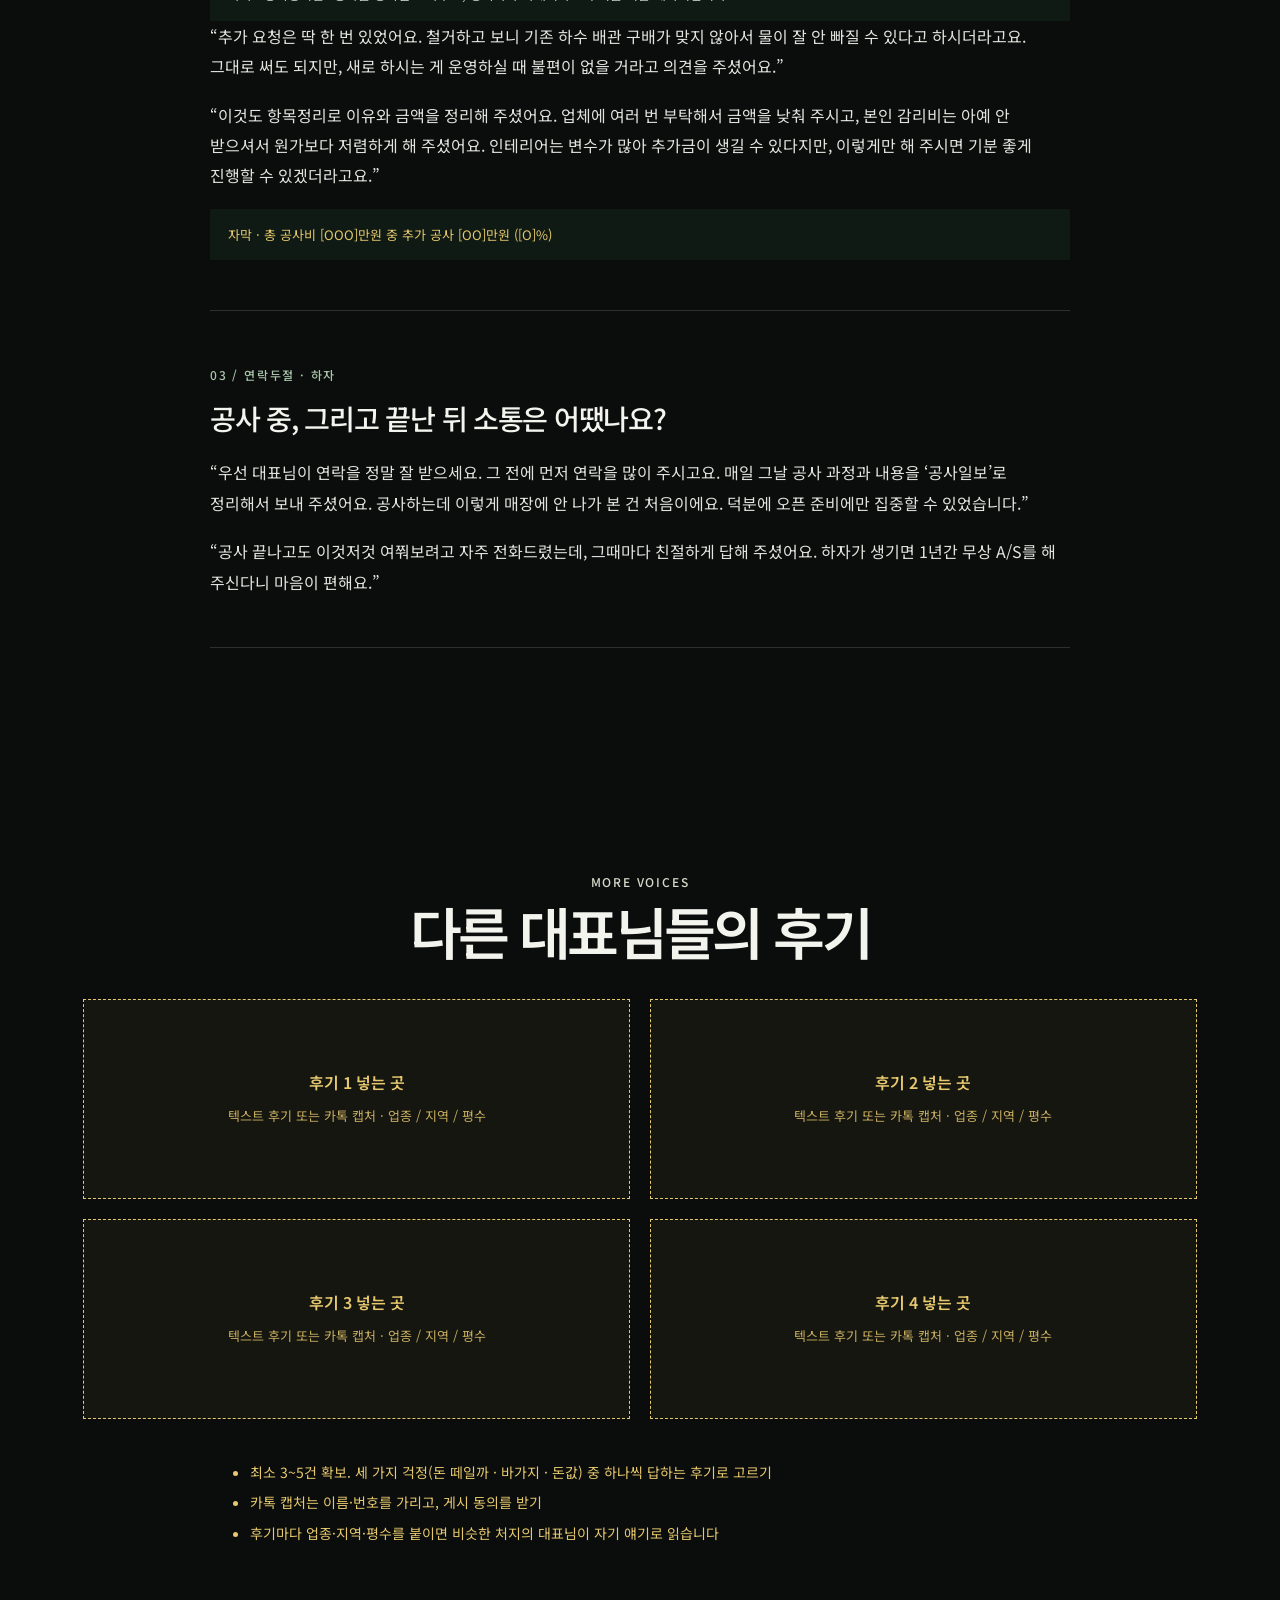
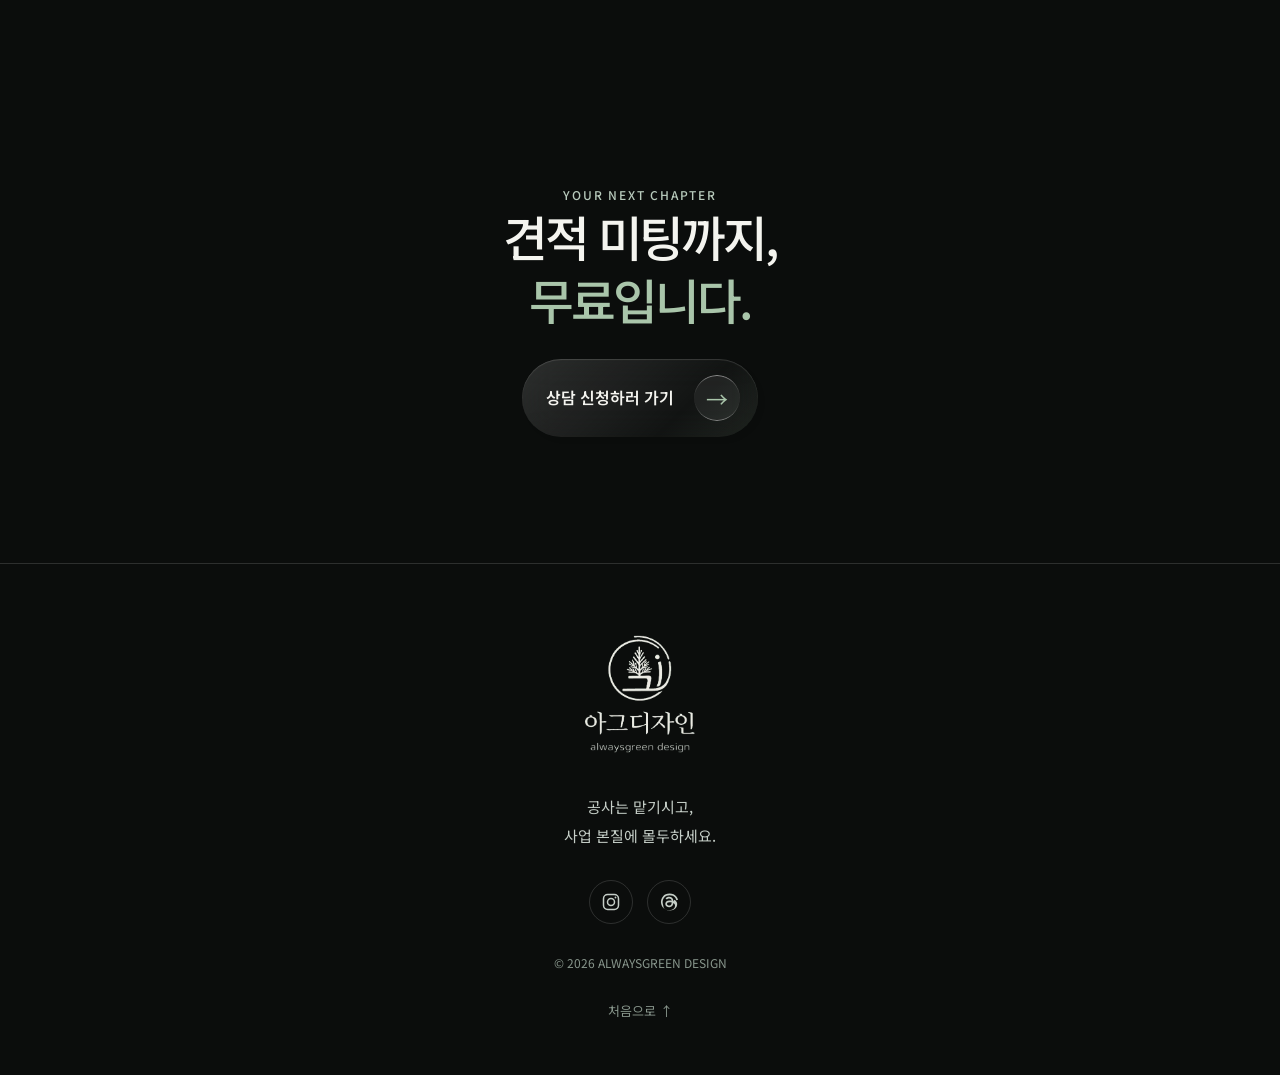
==== commit f9f49957: "Add plan flip cards, 5-step payment, hero video, copy and layout updates - 3 plans section with flip" ====
--- a/reviews.html
+++ b/reviews.html
@@ -67,6 +67,10 @@
   <footer class="site-foot">
     <a href="index.html"><img src="images/logo-removebg.png" alt="아그디자인 alwaysgreen design" width="115" height="123"></a>
     <p>공사는 맡기시고,<br>사업 본질에 몰두하세요.</p>
+    <nav class="sns" aria-label="아그디자인 SNS">
+      <a href="https://www.instagram.com/design_alwaysgreen" target="_blank" rel="noopener" aria-label="인스타그램 (새 탭)"><svg viewBox="0 0 24 24" aria-hidden="true"><rect x="3" y="3" width="18" height="18" rx="5" fill="none" stroke="currentColor" stroke-width="1.8"/><circle cx="12" cy="12" r="4.2" fill="none" stroke="currentColor" stroke-width="1.8"/><circle cx="17.4" cy="6.6" r="1.1" fill="currentColor"/></svg></a>
+      <a href="https://www.threads.com/@design_alwaysgreen" target="_blank" rel="noopener" aria-label="스레드 (새 탭)"><svg viewBox="0 0 192 192" aria-hidden="true"><path fill="currentColor" d="M141.5 89c-.8-.4-1.7-.8-2.5-1.2-1.5-27.1-16.3-42.6-41.1-42.8h-.3c-14.8 0-27.2 6.3-34.8 17.9l13.6 9.3c5.7-8.6 14.6-10.4 21.2-10.4h.2c8.2.1 14.4 2.4 18.4 7.1 2.9 3.4 4.9 8.1 5.9 14.1-7.3-1.2-15.2-1.6-23.6-1.2-23.7 1.4-39 15.2-38 34.4.5 9.7 5.4 18.1 13.7 23.6 7 4.6 16.1 6.9 25.5 6.4 12.4-.7 22.2-5.4 29-14.1 5.2-6.6 8.5-15.2 9.9-26 5.9 3.6 10.3 8.3 12.7 13.9 4.1 9.6 4.4 25.4-8.5 38.3-11.3 11.3-24.9 16.2-45.4 16.3-22.8-.2-40-7.5-51.2-21.7C40.3 125.4 34.9 106.8 34.7 96c.2-10.8 5.6-29.4 16.1-42.7 11.2-14.2 28.4-21.5 51.2-21.7 22.9.2 40.4 7.5 52 21.8 5.7 7 10 15.8 12.8 26l15.9-4.2c-3.4-12.6-8.8-23.4-16.1-32.4C151.8 24.3 130 15.2 102 15h-.1C74 15.2 52.5 24.3 38 42.2 25.2 58.2 18.6 80.3 18.4 96v.1c.2 15.7 6.8 37.8 19.6 53.8 14.5 17.9 36 27 63.9 27.2h.1c24.8-.2 42.3-6.7 56.7-21.1 18.8-18.8 18.3-42.4 12.1-56.8-4.5-10.3-13-18.7-24.6-24.2zm-42.8 40.3c-10.4.6-21.1-4.1-21.7-14.1-.4-7.4 5.3-15.7 22.4-16.7 2-.1 3.9-.2 5.8-.2 6.2 0 12 .6 17.3 1.8-2 24.6-13.5 28.6-23.8 29.2z"/></svg></a>
+    </nav>
     <span>© 2026 ALWAYSGREEN DESIGN</span><a href="index.html">처음으로 ↑</a>
   </footer>
 </body>
--- a/sections.css
+++ b/sections.css
@@ -47,7 +47,11 @@
 
 /* 공감 히어로 (site hero 톤) */
 .hero{position:relative;height:100vh;height:100svh;min-height:600px;display:flex;flex-direction:column;justify-content:center;padding:120px var(--pad) 90px;color:var(--ink);background:linear-gradient(180deg,#0b0d0cf2 0%,#0b0d0cdb 45%,#0b0d0c 100%),url(previz-01/inputs/photo-01.jpg) center/cover}
-.hero:after{content:"";position:absolute;inset:0;background:radial-gradient(ellipse at 85% 100%,#18382455,transparent 55%);pointer-events:none}
+.hero{isolation:isolate;overflow:hidden;background:#0b0d0c}
+.hero-video{position:absolute;inset:0;width:100%;height:100%;object-fit:cover;z-index:-2;pointer-events:none}
+.hero:after{content:"";position:absolute;inset:0;z-index:-1;background:linear-gradient(180deg,rgba(11,13,12,.5) 0%,rgba(11,13,12,.4) 38%,rgba(11,13,12,.55) 64%,rgba(11,13,12,.86) 85%,#0b0d0c 100%);pointer-events:none}
+.hero-video-toggle{position:absolute;right:var(--pad);bottom:28px;z-index:3;border:1px solid #ffffff45;border-radius:999px;padding:9px 14px;background:#0b0d0c66;color:#d9dfda;font-size:11px;cursor:pointer}
+#journey .stage:after{content:"";position:absolute;inset:0 0 auto;height:clamp(90px,16vh,180px);background:linear-gradient(#0b0d0c,transparent);pointer-events:none;z-index:1}
 .header{position:absolute;left:0;right:0;top:0;z-index:2;display:flex;align-items:center;justify-content:center;flex-wrap:wrap;gap:16px 42px;min-height:86px;padding:16px var(--pad);border-bottom:1px solid var(--line)}
 .brand{font-size:21px;letter-spacing:-.06em;font-weight:600}
 .header nav{display:flex;gap:38px;font-size:13px}
@@ -107,6 +111,17 @@
 .row.total{border-bottom:0;border-top:1px solid #ffffff55;margin-top:6px;padding-top:16px;font-size:16px;font-weight:600}
 .doc-plain .row.total{border-top:0;margin:0 0 18px;padding:0 0 18px;border-bottom:1px solid var(--line)}
 .compare .muted{font-size:13px;margin-top:14px}
+.doc-plain{background:#ffffff0a;border:1px dashed #ffffff2e}
+.compare .doc-plain{backdrop-filter:blur(10px) saturate(.2);-webkit-backdrop-filter:blur(10px) saturate(.2)}
+.doc-plain::before,.doc-plain::after{opacity:.45}
+.doc-plain>*{opacity:.65;filter:saturate(.7)}
+.doc-plain>.row.total{opacity:.8}
+.compare .row.total b{font-size:clamp(24px,2.4vw,32px);font-weight:600;letter-spacing:-.03em;line-height:1.1}
+.doc-plain .row.total{align-items:baseline}
+.doc-logo{display:block;width:96px;height:auto;margin:0 auto 20px;opacity:.8;pointer-events:none}
+.compare .doc-items .eyebrow{display:block;text-align:center}
+.doc-items .row.total{align-items:baseline}
+.block.revenue{margin-top:180px}.doc-items .row:not(.total) b{font-size:18px;color:var(--accent);text-shadow:0 0 24px #a9c5aa55}.doc-items .row.total b{color:var(--ink)}
 .promise{padding:65px 20px;border-top:1px solid var(--line);border-bottom:1px solid var(--line)}
 .promise h3{margin:0;font-size:clamp(24px,2.8vw,40px)}
 .case{padding:44px}
@@ -347,9 +362,9 @@
 body{overflow-x:clip}
 
 /* 프로젝트 과정 로드맵: 가운데 세로선, 1번 오른쪽부터 좌우 번갈아 */
-.roadmap{max-width:1000px;margin-top:110px}
+.roadmap{max-width:1000px;margin-top:275px}
 .roadmap .eyebrow{color:var(--accent);margin-bottom:14px}
-.roadmap>h3{font-size:clamp(26px,3vw,42px);margin-bottom:60px}
+.roadmap>h3{font-size:clamp(26px,3vw,42px);margin-bottom:120px}
 .rm-list{position:relative;list-style:none;margin:0;padding:0}
 .rm-list:before{content:"";position:absolute;top:0;bottom:0;left:50%;width:2px;transform:translateX(-50%);background:linear-gradient(transparent,#a9c5aa99 6%,#a9c5aa99 94%,transparent)}
 .rm-step{position:relative;display:grid;grid-template-columns:1fr 1fr;align-items:center;min-height:120px}
@@ -402,3 +417,101 @@
 html{scroll-padding-top:0}
 #reviews{scroll-margin-top:-80px}
 #reviews .action-glass{margin-top:48px}
+
+/* 공간 투어 제목: 한 줄 유지 (가장 긴 제목 기준 크기) */
+.caption{max-width:1100px}
+.caption h1,.caption h2{font-size:clamp(24px,2.5vw,40px);white-space:nowrap}
+@media(max-width:800px){.caption h1,.caption h2{font-size:clamp(18px,4.6vw,26px);white-space:normal}}
+
+/* 푸터 SNS 링크 */
+.sns{display:flex;gap:14px}
+.sns a{display:grid;place-items:center;width:44px;height:44px;border:1px solid var(--line);border-radius:9999px;color:#c5cec7;transition:color .2s,border-color .2s}
+.sns svg{width:20px;height:20px}
+@media(hover:hover){.sns a:hover{color:#fff;border-color:var(--accent)}}
+
+/* 결제 5단계: 같은 폭 */
+.pay-5>div{flex:1}
+.pay-5 .pay-phase ol{grid-auto-flow:row;grid-auto-columns:auto}
+.pay-5>div:nth-child(2){background:linear-gradient(145deg,rgba(40,58,46,.6),rgba(16,24,19,.6))}
+.pay-5>div:nth-child(2),.pay-5>div:nth-child(4){background:linear-gradient(145deg,#2c4636,#18281e)}
+
+/* 3가지 플랜 */
+.plans-grid{display:grid;grid-template-columns:repeat(3,minmax(0,1fr));gap:20px;max-width:1100px;margin:0 auto;align-items:stretch}
+.plan{display:flex;flex-direction:column;gap:18px;padding:34px 28px}
+.plan-no{display:flex;align-items:center;gap:10px;font-size:12px;letter-spacing:.15em;color:var(--accent)}
+.plan-no b{padding:3px 9px;border-radius:9999px;background:var(--accent);color:#0b0d0c;font-size:10px;letter-spacing:.1em}
+.sec .plan h3{margin:0;font-size:clamp(22px,2vw,28px);letter-spacing:-.02em}
+.plan-tag{margin-top:-10px!important;font-size:14px;color:#c5d2c8}
+.plan-scope{list-style:none;margin:0;padding:16px 0;border-top:1px solid var(--line);border-bottom:1px solid var(--line);display:grid;gap:8px}
+.plan-scope li{font-size:15px;font-weight:500}
+.plan-scope li:before{content:"✓";margin-right:10px;color:var(--accent)}
+.plan-items{list-style:none;margin:0;padding:0;display:flex;flex-wrap:wrap;gap:6px}
+.plan-items li{padding:6px 11px;border-radius:9999px;background:rgba(255,255,255,.06);font-size:12px;color:#e1e4de}
+.plan-desc{margin-top:auto!important;font-size:14px;line-height:1.8!important;color:#adb9af}
+.plan.is-new{background:linear-gradient(145deg,#2c4636,#18281e)}
+@media(max-width:800px){.plans-grid{grid-template-columns:1fr}.plan{padding:28px 22px}}
+/* 견적 진단 안내: 아래 구분선 없이 */
+.promise{border-bottom:0}
+/* 플랜 카드: 마우스 올리면 살짝 커짐 */
+.plan{transition:transform .35s cubic-bezier(.22,1,.36,1),box-shadow .35s}
+@media(hover:hover){.plan:hover{transform:scale(1.04);box-shadow:0 24px 60px #0007;z-index:1}}
+@media(prefers-reduced-motion:reduce){.plan{transition:none}}
+/* 플랜 카드: 가운데 정렬 */
+.plan{text-align:center}
+.plan-no,.plan-items{justify-content:center}
+.plan-scope{justify-items:center}
+/* 플랜 카드: 요약 한 줄과 설명 사이 간격을 카드마다 같게 */
+.plan-desc{margin-top:0!important}
+
+/* 플랜 카드 퀄리티 업 */
+.plan{overflow:hidden;padding:40px 30px 36px;gap:20px;background:radial-gradient(120% 70% at 50% 0,rgba(169,197,170,.12),transparent 60%),linear-gradient(160deg,rgba(40,58,46,.6),rgba(16,24,19,.7))}
+.plan:after{content:"";position:absolute;left:30px;right:30px;top:0;height:2px;border-radius:0 0 2px 2px;background:linear-gradient(90deg,transparent,var(--accent),transparent);opacity:.5;transition:opacity .35s}
+.plan.is-new{background:radial-gradient(120% 70% at 50% 0,rgba(169,197,170,.2),transparent 60%),linear-gradient(160deg,#2c4636,#18281e)}
+.plan.is-new:after{opacity:1}
+.plan-no{font-size:11px;letter-spacing:.22em;font-weight:600}
+.plan-no b{padding:4px 10px;letter-spacing:.14em}
+.sec .plan h3{font-size:clamp(24px,2.2vw,30px);font-weight:600;letter-spacing:-.01em}
+.plan-tag{margin-top:-12px!important;font-size:14px;color:#c5d2c8}
+.plan-scope{gap:10px;padding:20px 0;border-color:#ffffff1a}
+.plan-scope li{display:flex;align-items:center;gap:10px;font-size:15px}
+.plan-scope li:before{content:"✓";display:grid;place-items:center;width:20px;height:20px;margin:0;border-radius:50%;background:#a9c5aa26;color:var(--accent);font-size:11px;font-weight:700}
+.plan-items li{padding:9px 16px;border:1px solid #a9c5aa55;background:#a9c5aa14;color:var(--ink);font-size:13px;font-weight:500}
+.plan-desc{color:#a7b3a9}
+.plan{transition:transform .45s cubic-bezier(.22,1,.36,1),box-shadow .45s}
+@media(hover:hover){
+  .plan:hover{transform:scale(1.08);box-shadow:0 30px 80px #000a,0 0 0 1px #a9c5aa40;z-index:2}
+  .plan:hover:after{opacity:1}
+}
+@media(prefers-reduced-motion:reduce){.plan{transition:none}}
+/* 플랜 카드: 줄(번호·제목·소개·범위·요약·설명)을 카드끼리 같은 높이로 맞춤 → 구분선 위치 통일, 범위 목록은 위아래 여백 가운데 */
+.plans-grid{grid-auto-rows:auto;row-gap:20px}
+.plan{display:grid;grid-row:span 6;grid-template-rows:subgrid;row-gap:20px;align-content:start}
+.plan-scope{align-content:center}
+
+/* ───────── 플랜 카드 뒤집기: 앞면(플랜 소개) · 뒷면(업무 분담) ───────── */
+.plan{position:relative;display:grid;grid-row:span 7;grid-template-rows:subgrid;row-gap:0;padding:0;background:none!important;overflow:visible;perspective:1400px;border-radius:1.5rem;outline:none;cursor:pointer}
+.plan:after{content:none}
+.plan-front,.plan-back{border-radius:1.5rem;backface-visibility:hidden;-webkit-backface-visibility:hidden;transition:transform .7s cubic-bezier(.3,.7,.2,1)}
+.plan-front{grid-row:1/-1;display:grid;grid-template-rows:subgrid;row-gap:20px;padding:40px 30px 30px;text-align:center;background:radial-gradient(120% 70% at 50% 0,rgba(169,197,170,.12),transparent 60%),linear-gradient(160deg,rgba(40,58,46,.6),rgba(16,24,19,.7))}
+.plan.is-new .plan-front{background:radial-gradient(120% 70% at 50% 0,rgba(169,197,170,.2),transparent 60%),linear-gradient(160deg,#2c4636,#18281e)}
+.plan-back{position:absolute;inset:0;display:grid;grid-template-rows:1fr auto 1fr;padding:60px 26px;transform:rotateY(180deg);background:radial-gradient(120% 60% at 50% 100%,rgba(169,197,170,.16),transparent 60%),linear-gradient(160deg,#22362a,#111a14)}
+.plan:hover .plan-front,.plan:focus-visible .plan-front,.plan.is-flipped .plan-front{transform:rotateY(-180deg)}
+.plan:hover .plan-back,.plan:focus-visible .plan-back,.plan.is-flipped .plan-back{transform:rotateY(0)}
+.plan:focus-visible{transform:scale(1.08);z-index:2}
+.plan-hint{font-size:12px;letter-spacing:.04em;color:var(--accent);opacity:.75}
+.plan-back .plan-no{position:absolute;top:28px;left:0;right:0;justify-content:center}
+@media(prefers-reduced-motion:reduce){.plan-front,.plan-back{transition:none}}
+/* 뒷면: 위→아래 업무 흐름 (왼쪽 대표님 · 오른쪽 아그디자인) */
+.plan-back{display:flex;flex-direction:column;justify-content:center;gap:14px;padding:64px 22px 30px}
+.duty-head{display:grid;grid-template-columns:1fr 1fr;gap:28px}
+.duty-head b{justify-self:end;padding:6px 14px;border-radius:9999px;background:#ffffff17;font-size:12px;font-weight:600;letter-spacing:.08em;color:var(--ink)}
+.duty-head b+b{justify-self:start;background:var(--accent);color:#0b0d0c}
+.duty{position:relative;list-style:none;margin:0;padding:6px 0}
+.duty:before{content:"";position:absolute;top:0;bottom:0;left:50%;width:2px;transform:translateX(-50%);background:linear-gradient(transparent,#a9c5aa88 8%,#a9c5aa88 92%,transparent)}
+.duty li{position:relative;display:grid;grid-template-columns:1fr 1fr;gap:28px;align-items:center;min-height:42px}
+.duty li:before{content:"";position:absolute;left:50%;top:50%;width:10px;height:10px;border-radius:50%;transform:translate(-50%,-50%);box-shadow:0 0 0 4px #17241b}
+.duty li.is-owner:before{background:#d6ddd6}
+.duty li.is-ag:before{background:var(--accent)}
+.duty span{padding:7px 13px;border-radius:9999px;font-size:13px;white-space:nowrap;color:var(--ink)}
+.duty .is-owner span{grid-column:1;justify-self:end;border:1px solid #ffffff2b}
+.duty .is-ag span{grid-column:2;justify-self:start;border:1px solid #a9c5aa66;background:#a9c5aa1a}
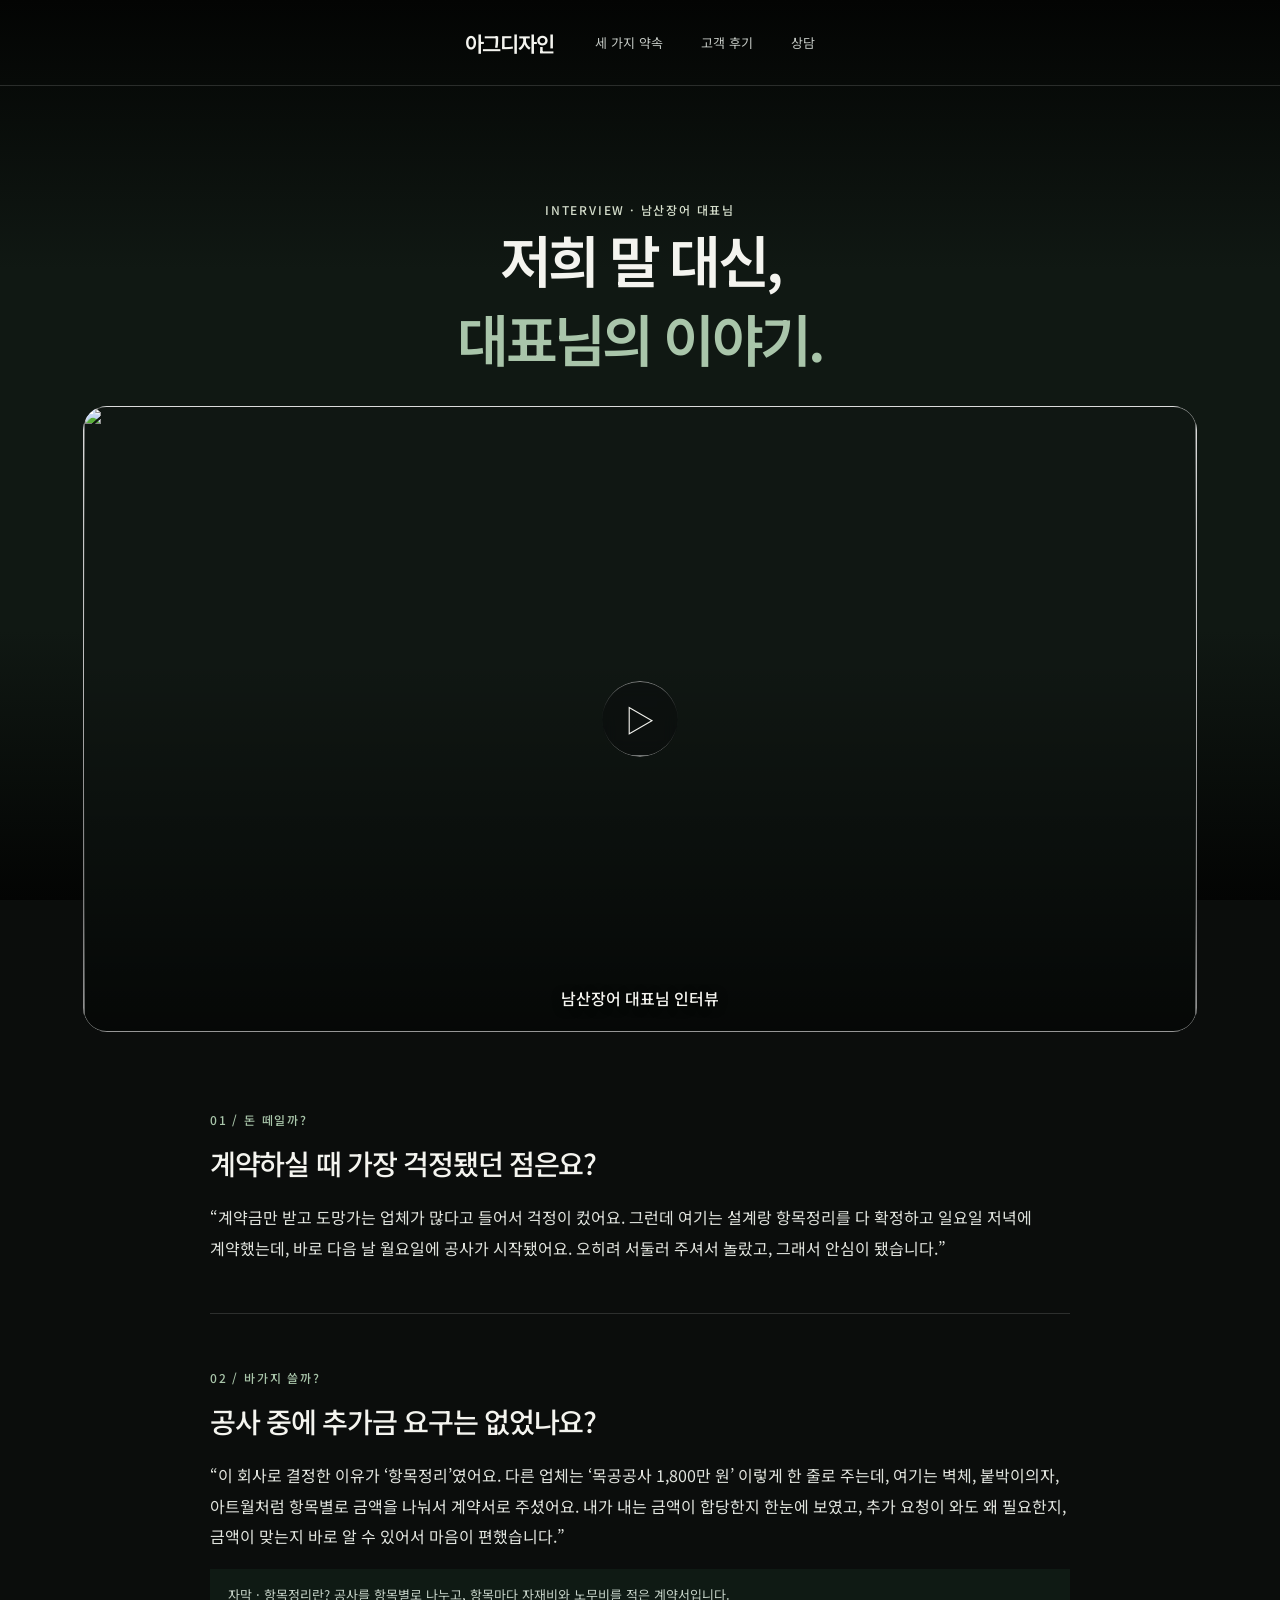
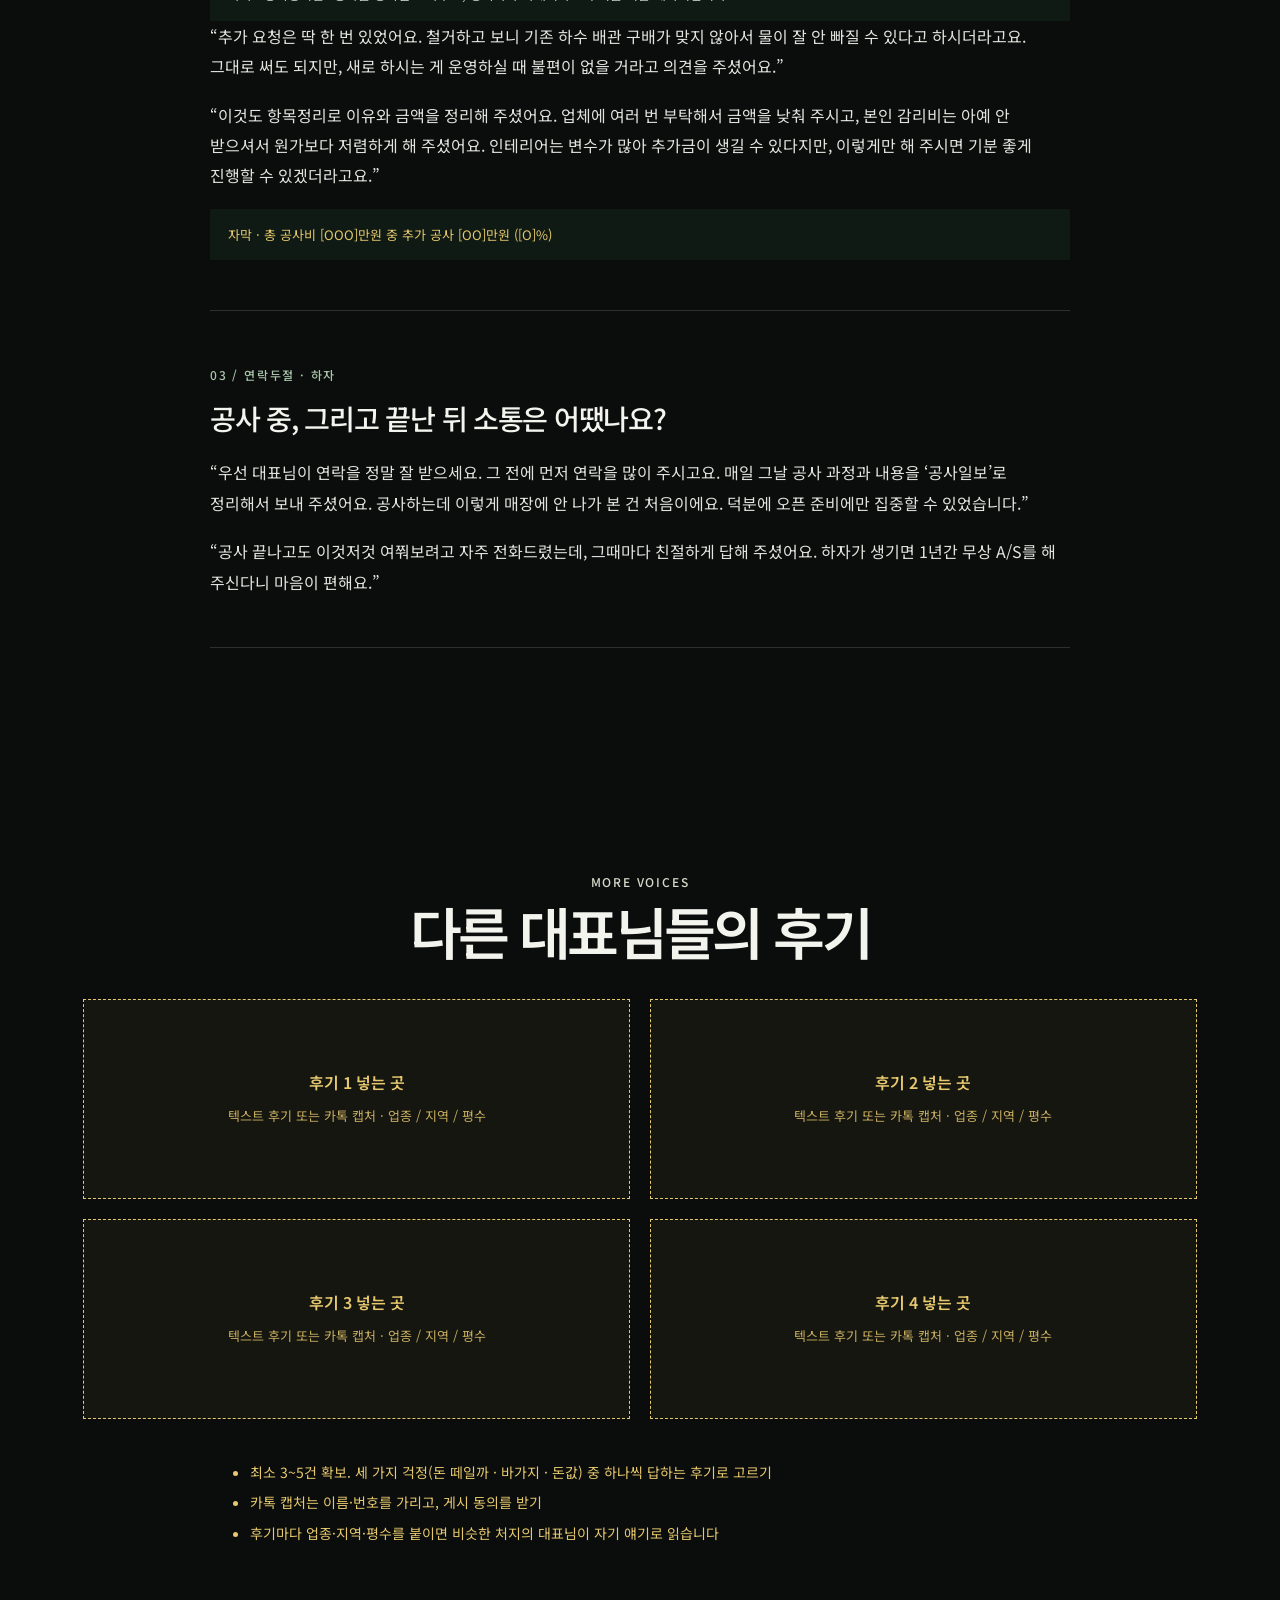
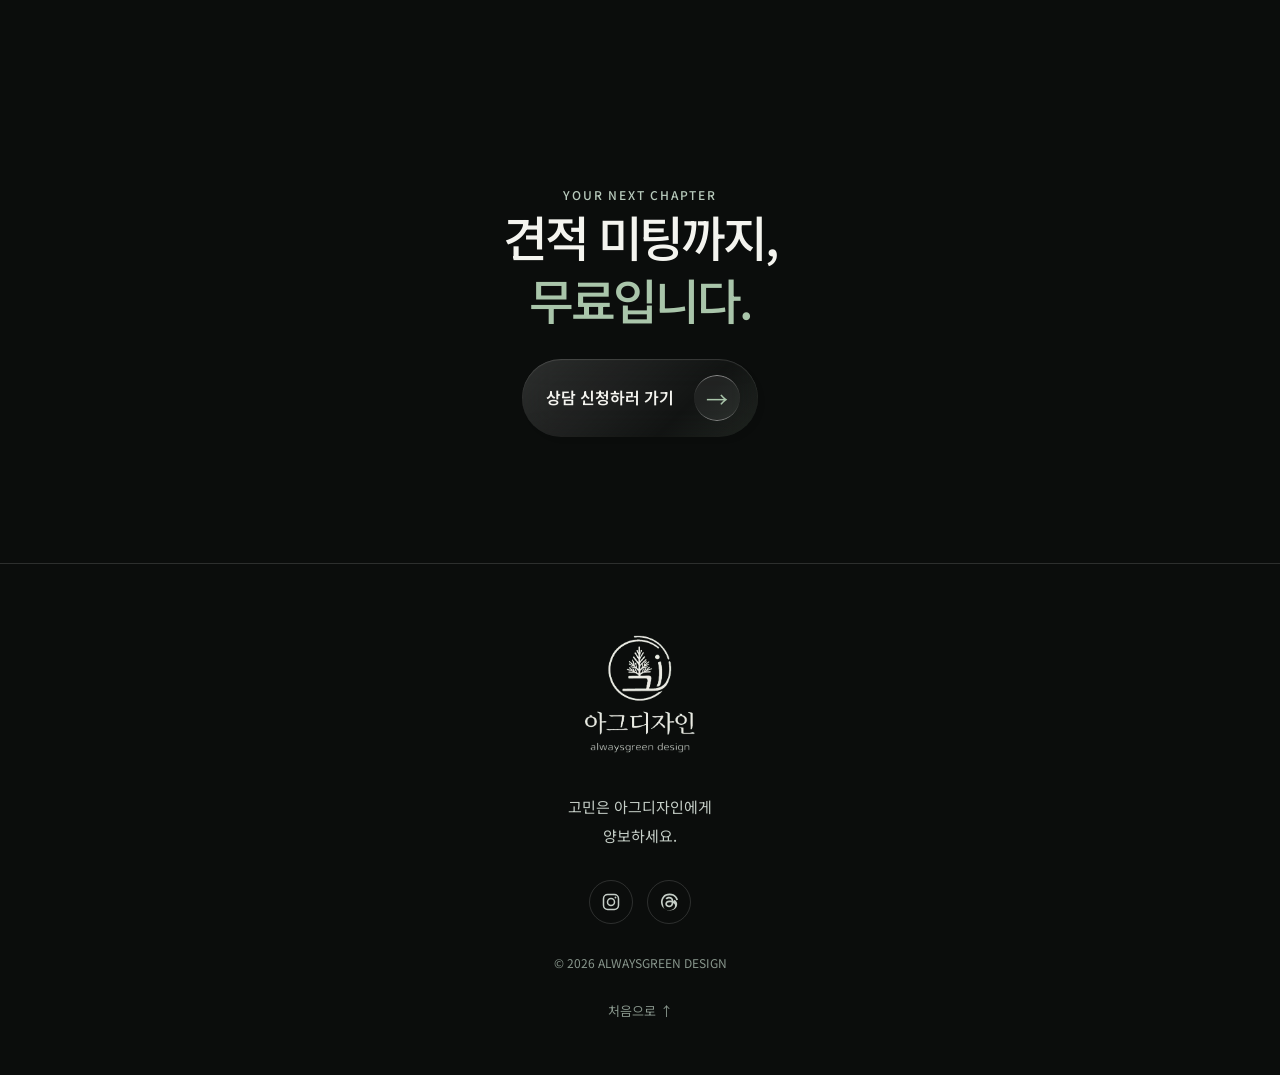
==== commit 50cbb59f: "Apply client revision: portfolio copy, deletions, process steps, CTA - 7 tour scenes: new labels, ti" ====
--- a/reviews.html
+++ b/reviews.html
@@ -66,7 +66,7 @@
   </main>
   <footer class="site-foot">
     <a href="index.html"><img src="images/logo-removebg.png" alt="아그디자인 alwaysgreen design" width="115" height="123"></a>
-    <p>공사는 맡기시고,<br>사업 본질에 몰두하세요.</p>
+    <p>고민은 아그디자인에게<br>양보하세요.</p>
     <nav class="sns" aria-label="아그디자인 SNS">
       <a href="https://www.instagram.com/design_alwaysgreen" target="_blank" rel="noopener" aria-label="인스타그램 (새 탭)"><svg viewBox="0 0 24 24" aria-hidden="true"><rect x="3" y="3" width="18" height="18" rx="5" fill="none" stroke="currentColor" stroke-width="1.8"/><circle cx="12" cy="12" r="4.2" fill="none" stroke="currentColor" stroke-width="1.8"/><circle cx="17.4" cy="6.6" r="1.1" fill="currentColor"/></svg></a>
       <a href="https://www.threads.com/@design_alwaysgreen" target="_blank" rel="noopener" aria-label="스레드 (새 탭)"><svg viewBox="0 0 192 192" aria-hidden="true"><path fill="currentColor" d="M141.5 89c-.8-.4-1.7-.8-2.5-1.2-1.5-27.1-16.3-42.6-41.1-42.8h-.3c-14.8 0-27.2 6.3-34.8 17.9l13.6 9.3c5.7-8.6 14.6-10.4 21.2-10.4h.2c8.2.1 14.4 2.4 18.4 7.1 2.9 3.4 4.9 8.1 5.9 14.1-7.3-1.2-15.2-1.6-23.6-1.2-23.7 1.4-39 15.2-38 34.4.5 9.7 5.4 18.1 13.7 23.6 7 4.6 16.1 6.9 25.5 6.4 12.4-.7 22.2-5.4 29-14.1 5.2-6.6 8.5-15.2 9.9-26 5.9 3.6 10.3 8.3 12.7 13.9 4.1 9.6 4.4 25.4-8.5 38.3-11.3 11.3-24.9 16.2-45.4 16.3-22.8-.2-40-7.5-51.2-21.7C40.3 125.4 34.9 106.8 34.7 96c.2-10.8 5.6-29.4 16.1-42.7 11.2-14.2 28.4-21.5 51.2-21.7 22.9.2 40.4 7.5 52 21.8 5.7 7 10 15.8 12.8 26l15.9-4.2c-3.4-12.6-8.8-23.4-16.1-32.4C151.8 24.3 130 15.2 102 15h-.1C74 15.2 52.5 24.3 38 42.2 25.2 58.2 18.6 80.3 18.4 96v.1c.2 15.7 6.8 37.8 19.6 53.8 14.5 17.9 36 27 63.9 27.2h.1c24.8-.2 42.3-6.7 56.7-21.1 18.8-18.8 18.3-42.4 12.1-56.8-4.5-10.3-13-18.7-24.6-24.2zm-42.8 40.3c-10.4.6-21.1-4.1-21.7-14.1-.4-7.4 5.3-15.7 22.4-16.7 2-.1 3.9-.2 5.8-.2 6.2 0 12 .6 17.3 1.8-2 24.6-13.5 28.6-23.8 29.2z"/></svg></a>
--- a/sections.css
+++ b/sections.css
@@ -432,8 +432,6 @@
 /* 결제 5단계: 같은 폭 */
 .pay-5>div{flex:1}
 .pay-5 .pay-phase ol{grid-auto-flow:row;grid-auto-columns:auto}
-.pay-5>div:nth-child(2){background:linear-gradient(145deg,rgba(40,58,46,.6),rgba(16,24,19,.6))}
-.pay-5>div:nth-child(2),.pay-5>div:nth-child(4){background:linear-gradient(145deg,#2c4636,#18281e)}
 
 /* 3가지 플랜 */
 .plans-grid{display:grid;grid-template-columns:repeat(3,minmax(0,1fr));gap:20px;max-width:1100px;margin:0 auto;align-items:stretch}
@@ -450,8 +448,6 @@
 .plan-desc{margin-top:auto!important;font-size:14px;line-height:1.8!important;color:#adb9af}
 .plan.is-new{background:linear-gradient(145deg,#2c4636,#18281e)}
 @media(max-width:800px){.plans-grid{grid-template-columns:1fr}.plan{padding:28px 22px}}
-/* 견적 진단 안내: 아래 구분선 없이 */
-.promise{border-bottom:0}
 /* 플랜 카드: 마우스 올리면 살짝 커짐 */
 .plan{transition:transform .35s cubic-bezier(.22,1,.36,1),box-shadow .35s}
 @media(hover:hover){.plan:hover{transform:scale(1.04);box-shadow:0 24px 60px #0007;z-index:1}}
@@ -515,3 +511,142 @@
 .duty span{padding:7px 13px;border-radius:9999px;font-size:13px;white-space:nowrap;color:var(--ink)}
 .duty .is-owner span{grid-column:1;justify-self:end;border:1px solid #ffffff2b}
 .duty .is-ag span{grid-column:2;justify-self:start;border:1px solid #a9c5aa66;background:#a9c5aa1a}
+/* 뒷면 요소를 카드 높이에 맞춰 펼침 · 공동 업무 · 하단 안내 */
+.plan-back{justify-content:flex-start;gap:20px;padding:72px 24px 34px}
+.duty{flex:1;display:flex;flex-direction:column;justify-content:space-between;padding:8px 0}
+.duty li{min-height:44px}
+.duty span{font-size:14px;padding:8px 15px}
+.duty li.is-both:before{display:none}
+.duty .is-both span{grid-column:1/-1;justify-self:center;position:relative;z-index:1;border:1px solid #a9c5aa66;background:linear-gradient(90deg,#1c2a21 0 50%,#2b3d31 50% 100%)}
+.duty-note{margin:0!important;font-size:12px;color:var(--accent);text-align:center}
+.doc-sample{margin-top:10px!important;text-align:right;font-size:11px;color:var(--muted)}
+
+/* 결제 5단계: 카드 사이 세로선으로 입금 시점 표시 (단계 시작 전 착수금 · 5단계 후 잔금) */
+.pay-5{gap:0;margin-top:64px;align-items:stretch}
+.pay-5>div:nth-of-type(n){background:linear-gradient(145deg,rgba(40,58,46,.6),rgba(16,24,19,.6))}
+.pay-5>div:nth-of-type(2),.pay-5>div:nth-of-type(4){background:linear-gradient(145deg,#2c4636,#18281e)}
+.pay-mark{position:relative;flex:0 0 2px;margin:-14px 9px 0;border-radius:2px;background:linear-gradient(var(--accent),#a9c5aa26);font-style:normal}
+.pay-mark.is-empty{background:none}
+.pay-mark:before{content:"";position:absolute;top:0;left:50%;width:8px;height:8px;border-radius:50%;transform:translate(-50%,-50%);background:var(--accent)}
+.pay-mark.is-empty:before{content:none}
+.pay-mark span{position:absolute;bottom:100%;left:50%;transform:translateX(-50%);margin-bottom:12px;padding:4px 10px;border-radius:9999px;background:#a9c5aa22;border:1px solid #a9c5aa55;font-size:11px;font-weight:500;color:var(--accent);white-space:nowrap}
+@media(max-width:800px){
+  .pay-5{margin-top:30px}
+  .pay-mark{flex:0 0 auto;display:flex;align-items:center;gap:10px;margin:10px 0;background:none}
+  .pay-mark:before,.pay-mark:after{content:"";position:static;flex:1;width:auto;height:1px;border-radius:0;transform:none;background:#a9c5aa55}
+  .pay-mark.is-empty{margin:4px 0}
+  .pay-mark.is-empty:after{content:none}
+  .pay-mark span{position:static;transform:none;margin:0}
+}
+@media(min-width:801px){.pay-mark{background-size:100% 20%;background-repeat:no-repeat}}
+/* 문의 STEP 1: 인스타그램 · 스레드 연결 */
+.cta-sns{display:flex;justify-content:center;flex-wrap:wrap;gap:12px;margin-top:8px}
+.cta-sns-icon{width:20px;height:20px;flex:0 0 auto}
+/* 문의 카드 두 장: 버튼 크기 · 위치 맞춤 (버튼은 카드 아래쪽에 정렬) */
+.cta-option{display:flex;flex-direction:column;align-items:center}
+.cta-option .kakao-btn,.cta-sns{margin-top:auto}
+.cta-sns{margin-bottom:0;flex-wrap:nowrap;width:100%;max-width:440px}
+.cta-sns .action-glass{margin:0;flex:1;min-width:0;gap:12px;padding-left:18px}
+.cta-sns .action-glass,.cta-option .kakao-btn{min-height:78px}
+.kakao-btn{gap:14px}.kakao-icon{width:24px;height:24px}
+/* 결제 안내 문구와 5단계 표 사이 간격 */
+.pay-5{margin-top:136px}
+@media(max-width:800px){.pay-5{margin-top:30px}}
+.cta-sns .cta-sns-icon[viewBox="0 0 192 192"]{color:#fff}
+.pay-note{margin-top:20px!important}
+.pay-5+h3{margin-top:112px}
+.pay-5 .pay-phase{background:none;padding:0}
+.pay-flow{margin:40px 0 0!important}
+/* 문의 카드 버튼 3개: 20% 축소 */
+.cta-sns{max-width:352px;gap:10px}
+.cta-sns .action-glass,.cta-option .kakao-btn{min-height:62px;padding:13px 14px 13px 16px;gap:10px}
+.cta-option .action-glass .action-copy{font-size:13px}
+.cta-option .action-glass .action-arrow{width:37px;height:37px;font-size:18px}
+.cta-option .cta-sns-icon{width:16px;height:16px}
+.cta-option .kakao-icon{width:19px;height:19px}
+
+/* ───────── 휴대폰 최적화 ───────── */
+/* 공간 투어: 세로 화면에서 사진이 가로 폭의 약 3/5까지 보이도록 미디어 영역을 줄임 */
+@media(max-width:700px) and (orientation:portrait){
+  #media{top:calc(42% - 46.875vw);bottom:auto;height:93.75vw}
+}
+@media(max-width:800px){
+  /* 히어로 문구: 세 줄로 */
+  .hero-sub br{display:inline}
+  .hero-sub,.hero-tag{font-size:15px;line-height:2}
+  .hero-sub{margin-top:32px}
+  /* 경력 박스 3개 가로 정렬 */
+  .career{grid-template-columns:repeat(3,minmax(0,1fr));gap:8px}
+  .career .card{padding:18px 6px}
+  .career b{font-size:11px;line-height:1.4}
+  .career strong{font-size:34px}
+  .career small{font-size:13px;margin-left:3px}
+  .career .card>span{font-size:10px}
+  /* 착공 흐름: 한 줄로 */
+  .pay-flow{flex-wrap:nowrap;gap:4px}
+  .pay-flow span,.pay-flow strong{padding:6px 8px;font-size:11px;white-space:nowrap}
+  .pay-flow i{font-size:10px}
+  /* 리뷰 카드: 한 장씩 */
+  .rv-track{grid-auto-columns:100%}
+  .as-row{grid-template-columns:minmax(0,1fr)}
+}
+@media(max-width:800px){
+  /* 결제 5단계: 세로 정렬 · 입금 표시는 박스와 박스 사이 구분선으로 */
+  .pay-5 .pay-mark{margin:14px 0}
+  .pay-5 .pay-mark.is-empty{margin:6px 0}
+}
+/* 경력 박스: 내용 위아래 가운데 */
+.career .card{display:flex;flex-direction:column;justify-content:center;align-items:center}
+/* 착공 흐름: 위아래 간격 통일 */
+.pay-flow{margin:64px 0 0!important}
+.quote-row{margin-top:64px;padding-top:0}
+/* 매출 차트 제목 가운데 정렬 */
+.rv-chart .rv-head{text-align:center}
+/* 휴대폰: 화면 밖으로 삐져나온 요소 때문에 페이지가 399px로 넓어져 오른쪽이 비어 보이던 문제 */
+html{overflow-x:clip}
+.rv-bar:first-child .rv-tip{left:0}
+.rv-bar:last-child .rv-tip{right:0}
+@media(max-width:800px){.points-flow{margin-left:-16px;margin-right:-16px}}
+/* 공간 투어(세로 화면): 사진 위아래 경계를 투명 그라데이션으로 부드럽게 */
+@media(max-width:700px) and (orientation:portrait){
+  #media:after{content:"";position:absolute;inset:-1px 0;z-index:1;pointer-events:none;background:linear-gradient(#0b0d0c,transparent 10%,transparent 78%,#0b0d0c)}
+}
+/* 공간 투어 설명: 휴대폰은 제목만, '자세히 보기'로 펼침 */
+.caption-more{display:none}
+@media(max-width:800px){
+  .caption:not(.is-open) p,.caption:not(.is-open) .detail{display:none}
+  .caption-more{display:inline-block;margin-top:10px;padding:7px 14px;border:1px solid #ffffff55;border-radius:9999px;background:#0b0d0c99;color:#e1e4de;font-size:12px;cursor:pointer;pointer-events:auto}
+  .caption[aria-hidden="true"] .caption-more{pointer-events:none}
+}
+/* 휴대폰 결제 5단계: 박스는 왼쪽 10% · 오른쪽 35% 여백, 오른쪽 여백에 화살표와 착수금 표시 */
+@media(max-width:800px){
+  .pay-5>div{margin:0 35% 0 10%}
+  .pay-5 .pay-mark{display:flex;align-items:center;gap:6px;margin:6px 0 6px 10%;min-height:30px}
+  .pay-5 .pay-mark.is-empty{min-height:0;margin:6px 0}
+  .pay-5 .pay-mark:before{content:"";position:static;flex:1;height:1px;width:auto;transform:none;border-radius:0;background:linear-gradient(90deg,#a9c5aa22,#a9c5aa99)}
+  .pay-5 .pay-mark:after{content:none}
+  .pay-5 .pay-mark span{flex:0 0 auto;width:calc(35% / .9 - 6px);max-width:150px;text-align:left;padding:4px 8px;font-size:10px}
+  .pay-5 .pay-mark span:before{content:"← ";color:var(--accent)}
+}
+@media(max-width:800px){.caption-more{border:0;margin-top:-3px}}
+/* 휴대폰 결제 5단계: 4·5단계 사이 선 삭제, 화살표 선 30% 길이, 박스 간격 좁힘 */
+@media(max-width:800px){
+  .pay-5 .pay-mark{justify-content:flex-end;min-height:24px;margin:2px 0 2px 10%}
+  .pay-5 .pay-mark:before{flex:0 0 calc((100% - 35% / .9) * .3)}
+  .pay-5 .pay-mark.is-empty{min-height:0;margin:8px 0}
+  .pay-5 .pay-mark.is-empty:before{content:none}
+}
+/* 리뷰 본문 양쪽 정렬 */
+.rv-text{text-align:left}
+@media(max-width:800px){.pay-5 .pay-mark span{width:auto;max-width:none}}
+/* 줄바꿈: br.mo = 휴대폰에서만, br.pc = PC에서만, br.all = 항상 */
+br.mo{display:none}
+@media(max-width:800px){br.mo,br.all{display:inline!important}br.pc{display:none!important}}
+/* 휴대폰: 공간 투어 왼쪽 아래 장면 번호(01 / 07 · …) 숨김 */
+@media(max-width:800px){#position{display:none}}
+/* 휴대폰 세로: 글씨 뒤 그라데이션 없이, 사진 아래 검은 바탕에 텍스트 */
+@media(max-width:700px) and (orientation:portrait){
+  #journey .shade{display:none}
+  #journey .caption{top:calc(42% + 46.875vw + 4px);bottom:auto}
+}
+@media(max-width:800px){#hint{display:none}}
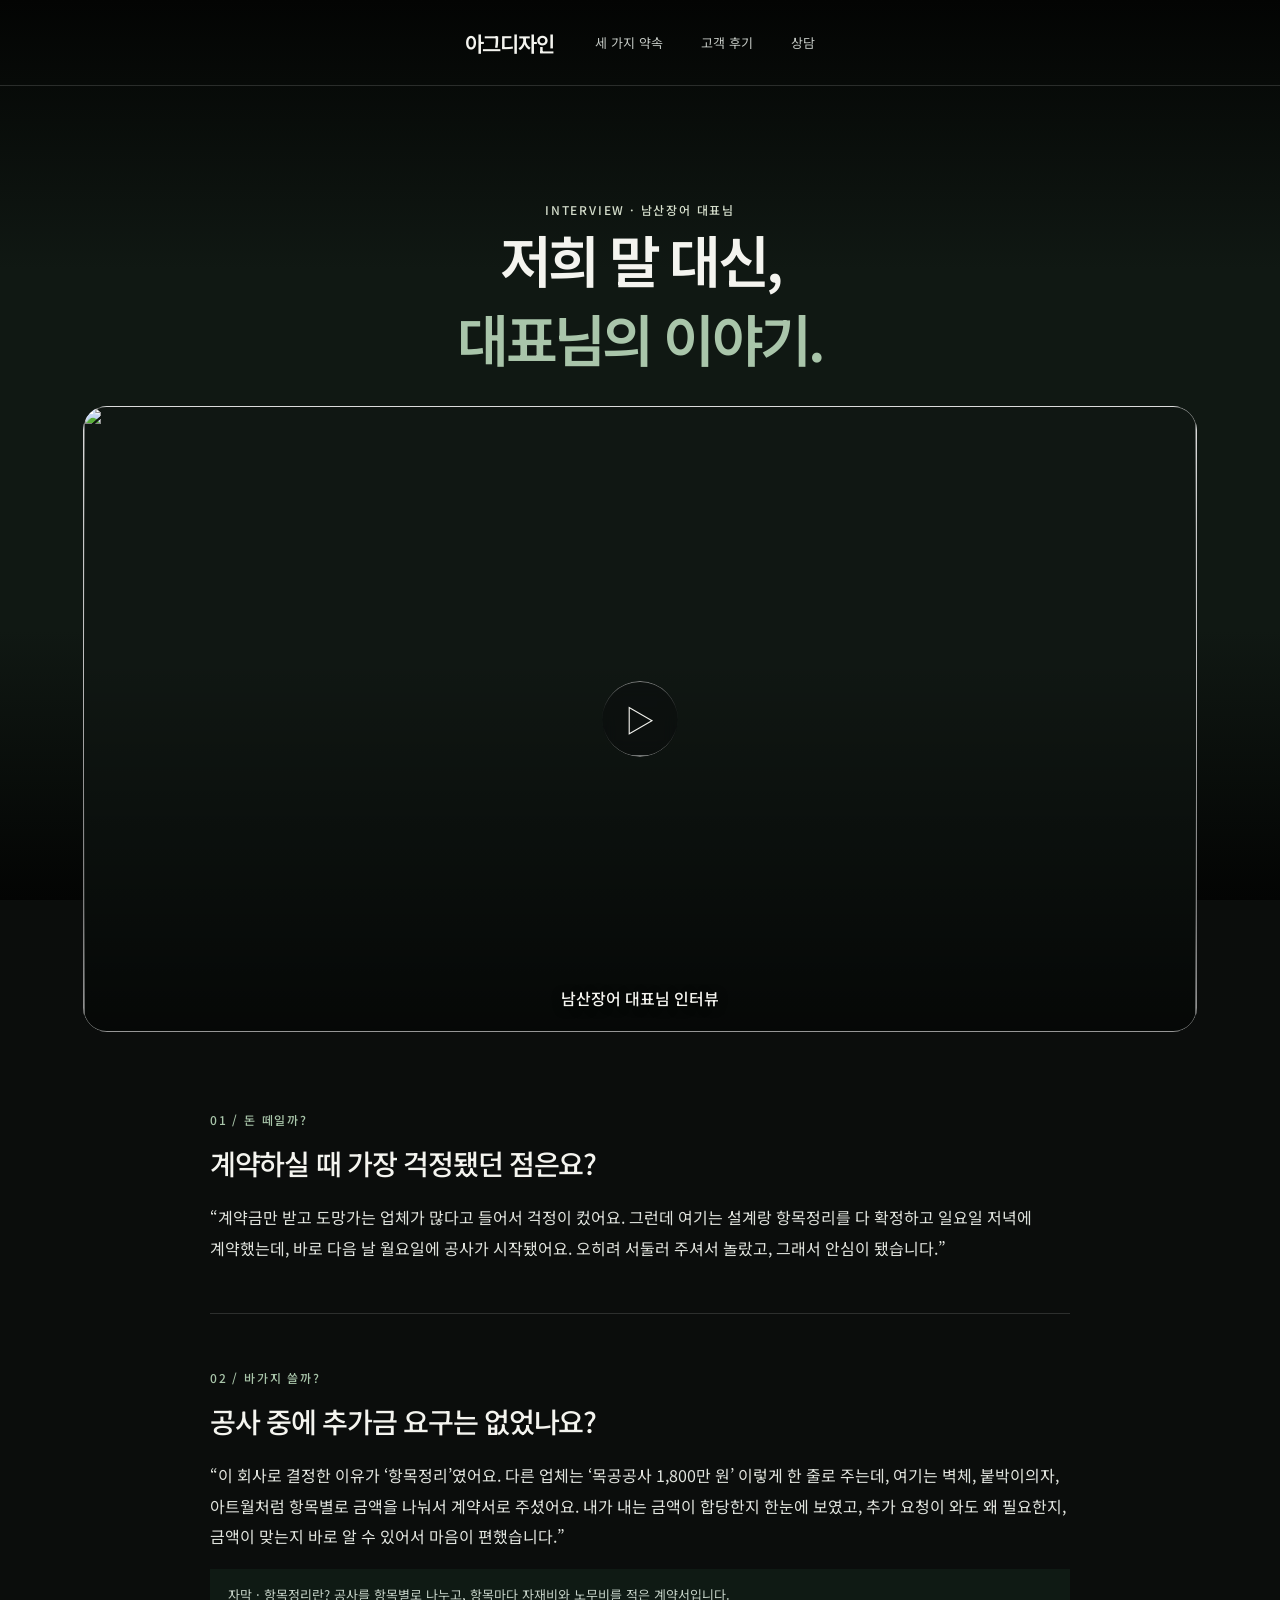
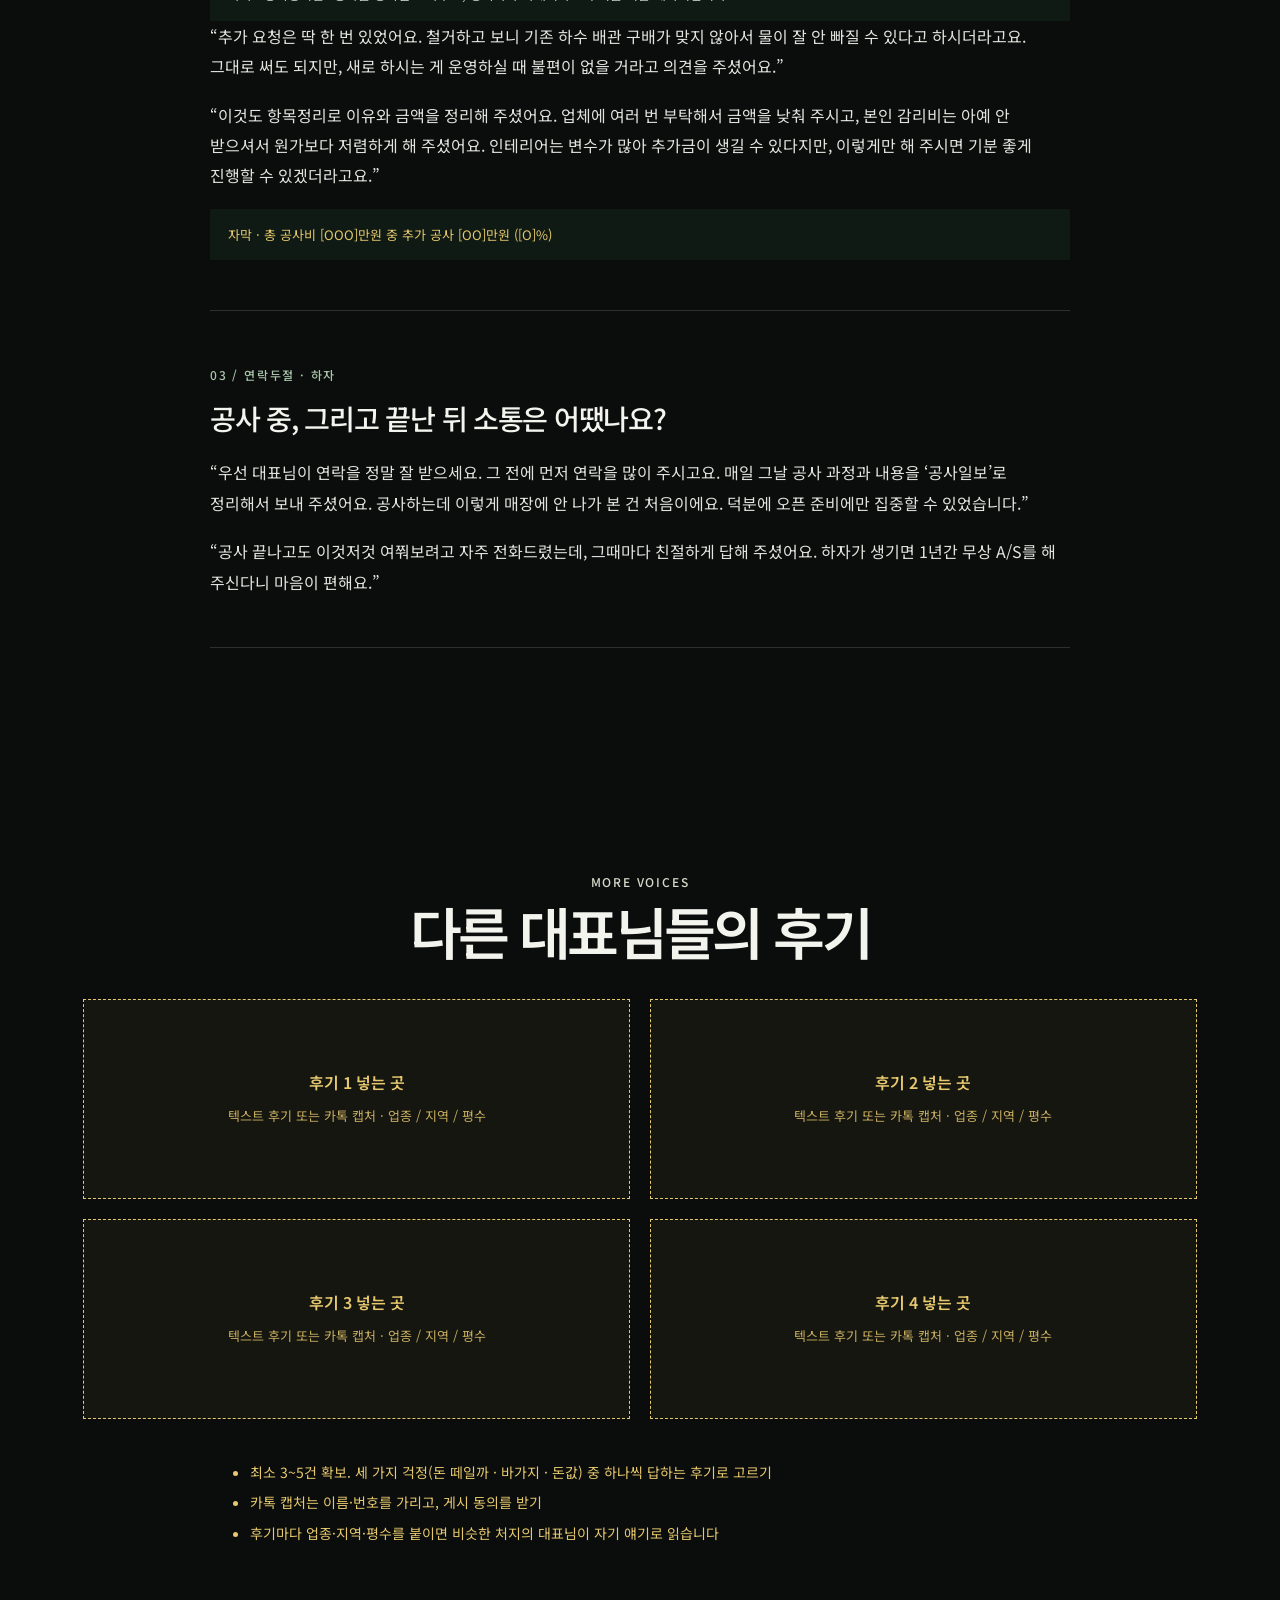
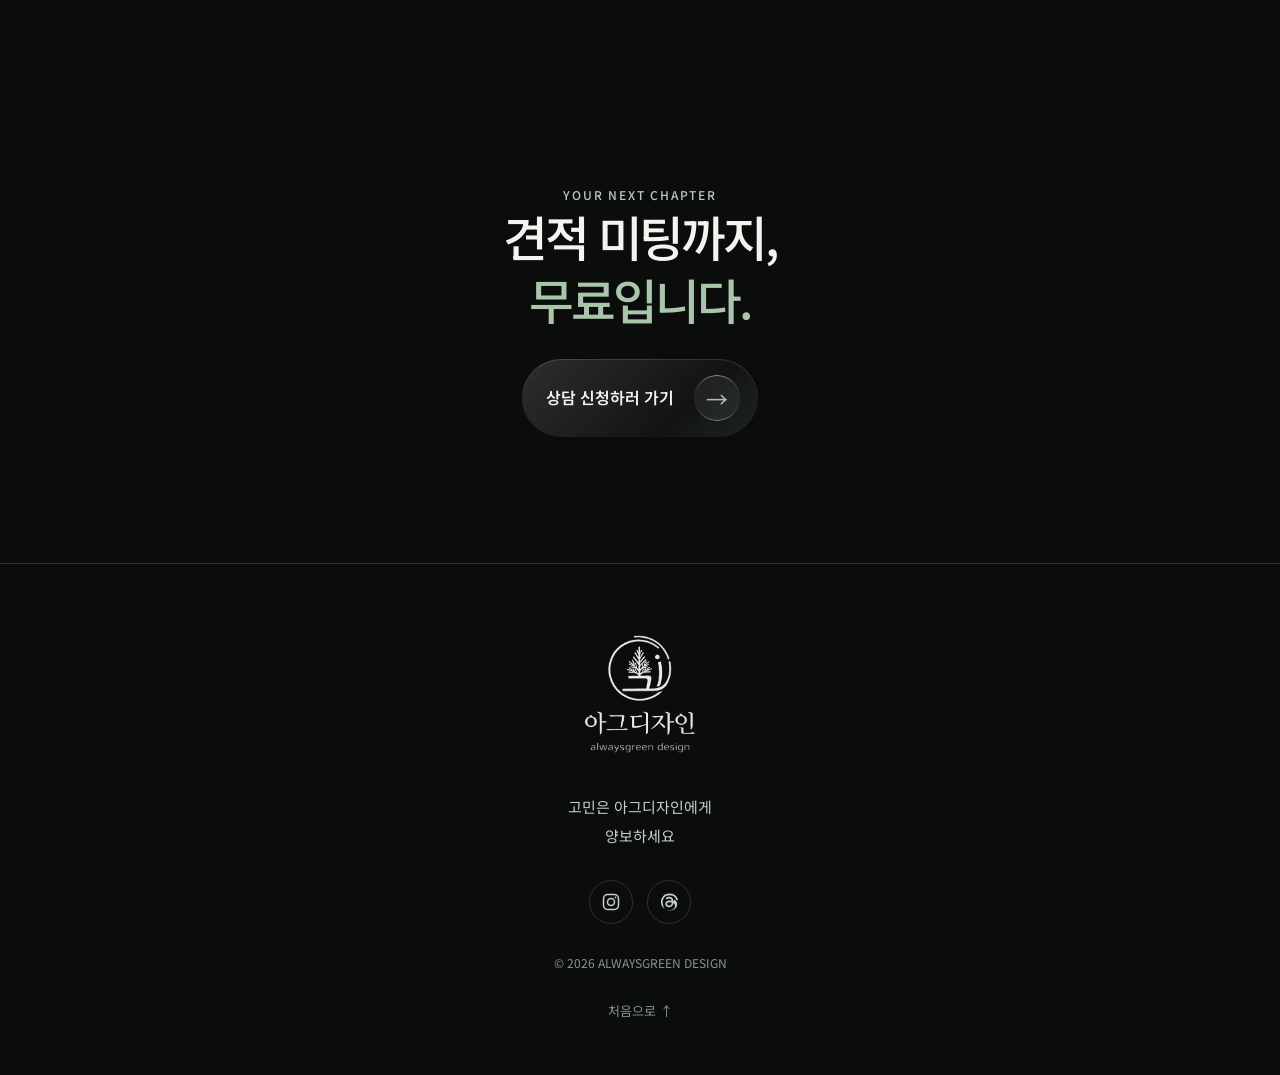
==== commit 60729381: "CTA heading line break, footer slogan without period Co-Authored-By: Claude Opus 5.5 <noreply@anthro" ====
--- a/reviews.html
+++ b/reviews.html
@@ -66,7 +66,7 @@
   </main>
   <footer class="site-foot">
     <a href="index.html"><img src="images/logo-removebg.png" alt="아그디자인 alwaysgreen design" width="115" height="123"></a>
-    <p>고민은 아그디자인에게<br>양보하세요.</p>
+    <p>고민은 아그디자인에게<br>양보하세요</p>
     <nav class="sns" aria-label="아그디자인 SNS">
       <a href="https://www.instagram.com/design_alwaysgreen" target="_blank" rel="noopener" aria-label="인스타그램 (새 탭)"><svg viewBox="0 0 24 24" aria-hidden="true"><rect x="3" y="3" width="18" height="18" rx="5" fill="none" stroke="currentColor" stroke-width="1.8"/><circle cx="12" cy="12" r="4.2" fill="none" stroke="currentColor" stroke-width="1.8"/><circle cx="17.4" cy="6.6" r="1.1" fill="currentColor"/></svg></a>
       <a href="https://www.threads.com/@design_alwaysgreen" target="_blank" rel="noopener" aria-label="스레드 (새 탭)"><svg viewBox="0 0 192 192" aria-hidden="true"><path fill="currentColor" d="M141.5 89c-.8-.4-1.7-.8-2.5-1.2-1.5-27.1-16.3-42.6-41.1-42.8h-.3c-14.8 0-27.2 6.3-34.8 17.9l13.6 9.3c5.7-8.6 14.6-10.4 21.2-10.4h.2c8.2.1 14.4 2.4 18.4 7.1 2.9 3.4 4.9 8.1 5.9 14.1-7.3-1.2-15.2-1.6-23.6-1.2-23.7 1.4-39 15.2-38 34.4.5 9.7 5.4 18.1 13.7 23.6 7 4.6 16.1 6.9 25.5 6.4 12.4-.7 22.2-5.4 29-14.1 5.2-6.6 8.5-15.2 9.9-26 5.9 3.6 10.3 8.3 12.7 13.9 4.1 9.6 4.4 25.4-8.5 38.3-11.3 11.3-24.9 16.2-45.4 16.3-22.8-.2-40-7.5-51.2-21.7C40.3 125.4 34.9 106.8 34.7 96c.2-10.8 5.6-29.4 16.1-42.7 11.2-14.2 28.4-21.5 51.2-21.7 22.9.2 40.4 7.5 52 21.8 5.7 7 10 15.8 12.8 26l15.9-4.2c-3.4-12.6-8.8-23.4-16.1-32.4C151.8 24.3 130 15.2 102 15h-.1C74 15.2 52.5 24.3 38 42.2 25.2 58.2 18.6 80.3 18.4 96v.1c.2 15.7 6.8 37.8 19.6 53.8 14.5 17.9 36 27 63.9 27.2h.1c24.8-.2 42.3-6.7 56.7-21.1 18.8-18.8 18.3-42.4 12.1-56.8-4.5-10.3-13-18.7-24.6-24.2zm-42.8 40.3c-10.4.6-21.1-4.1-21.7-14.1-.4-7.4 5.3-15.7 22.4-16.7 2-.1 3.9-.2 5.8-.2 6.2 0 12 .6 17.3 1.8-2 24.6-13.5 28.6-23.8 29.2z"/></svg></a>
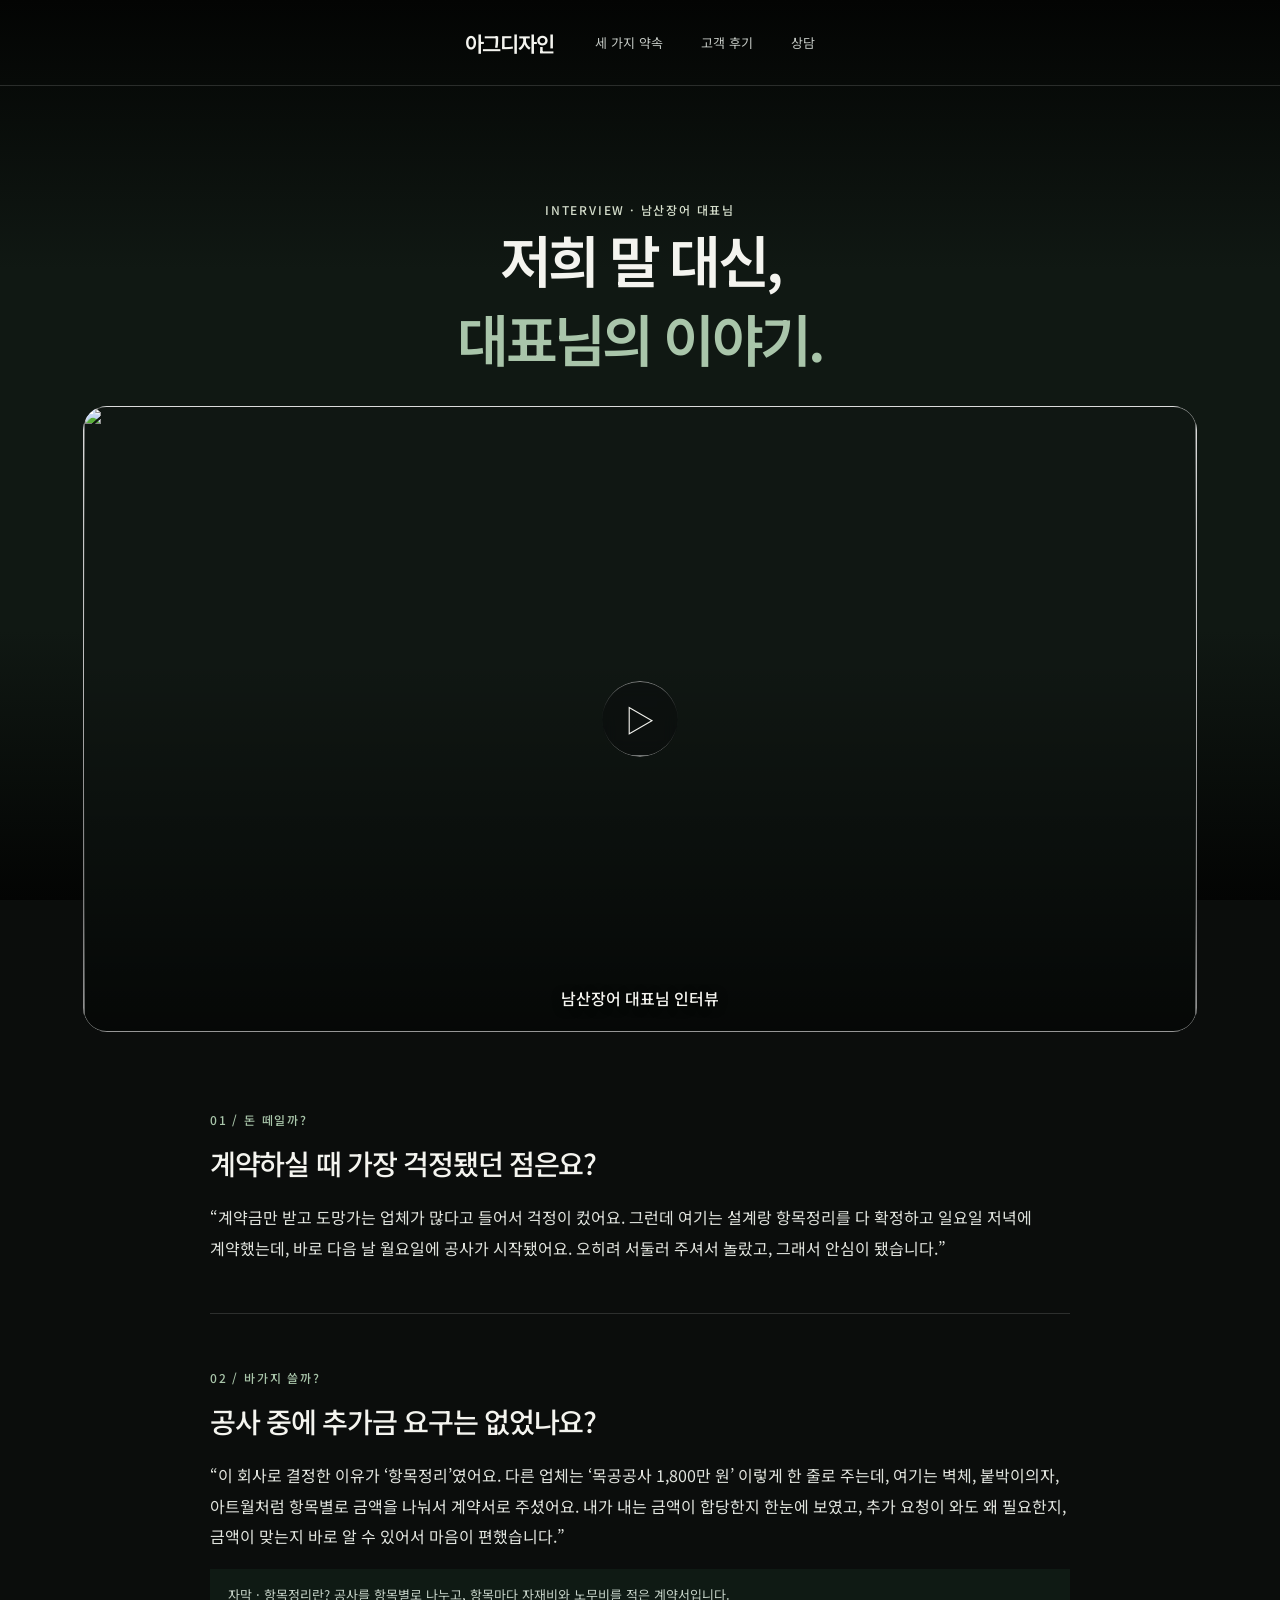
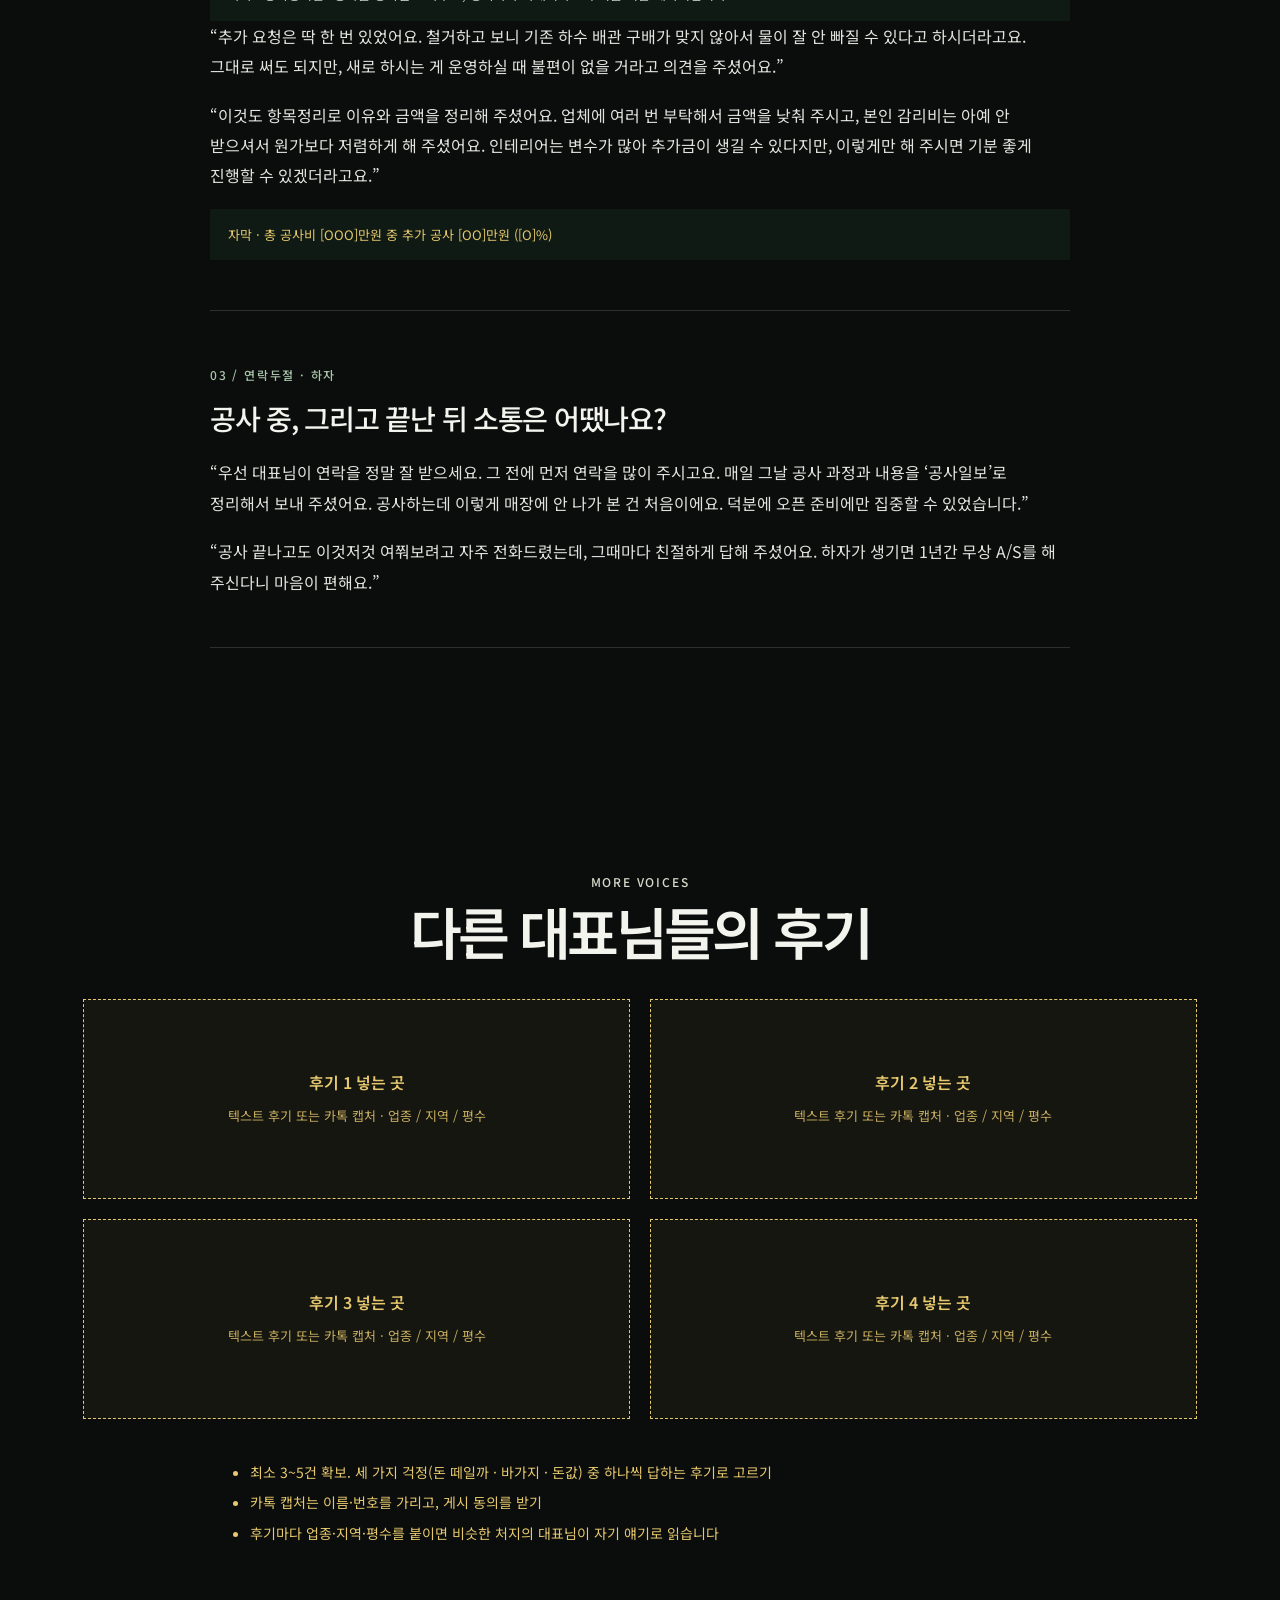
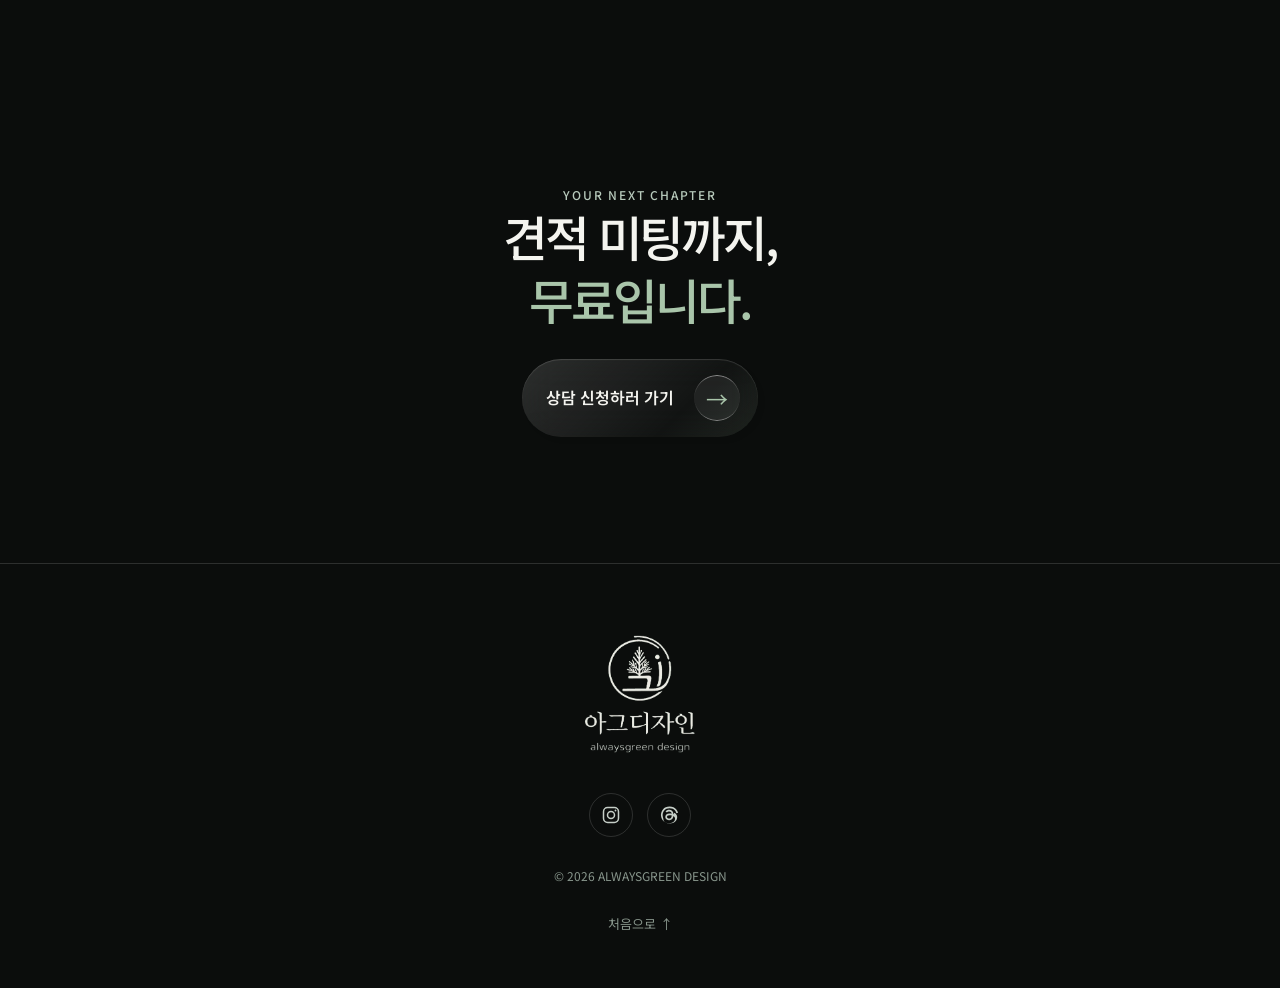
==== commit c4d9cb91: "Galaxy fixes and content updates - Re-encode tour clips 1-5 to H.264 yuv420p (HEVC 10-bit didn't pla" ====
--- a/reviews.html
+++ b/reviews.html
@@ -66,7 +66,6 @@
   </main>
   <footer class="site-foot">
     <a href="index.html"><img src="images/logo-removebg.png" alt="아그디자인 alwaysgreen design" width="115" height="123"></a>
-    <p>고민은 아그디자인에게<br>양보하세요</p>
     <nav class="sns" aria-label="아그디자인 SNS">
       <a href="https://www.instagram.com/design_alwaysgreen" target="_blank" rel="noopener" aria-label="인스타그램 (새 탭)"><svg viewBox="0 0 24 24" aria-hidden="true"><rect x="3" y="3" width="18" height="18" rx="5" fill="none" stroke="currentColor" stroke-width="1.8"/><circle cx="12" cy="12" r="4.2" fill="none" stroke="currentColor" stroke-width="1.8"/><circle cx="17.4" cy="6.6" r="1.1" fill="currentColor"/></svg></a>
       <a href="https://www.threads.com/@design_alwaysgreen" target="_blank" rel="noopener" aria-label="스레드 (새 탭)"><svg viewBox="0 0 192 192" aria-hidden="true"><path fill="currentColor" d="M141.5 89c-.8-.4-1.7-.8-2.5-1.2-1.5-27.1-16.3-42.6-41.1-42.8h-.3c-14.8 0-27.2 6.3-34.8 17.9l13.6 9.3c5.7-8.6 14.6-10.4 21.2-10.4h.2c8.2.1 14.4 2.4 18.4 7.1 2.9 3.4 4.9 8.1 5.9 14.1-7.3-1.2-15.2-1.6-23.6-1.2-23.7 1.4-39 15.2-38 34.4.5 9.7 5.4 18.1 13.7 23.6 7 4.6 16.1 6.9 25.5 6.4 12.4-.7 22.2-5.4 29-14.1 5.2-6.6 8.5-15.2 9.9-26 5.9 3.6 10.3 8.3 12.7 13.9 4.1 9.6 4.4 25.4-8.5 38.3-11.3 11.3-24.9 16.2-45.4 16.3-22.8-.2-40-7.5-51.2-21.7C40.3 125.4 34.9 106.8 34.7 96c.2-10.8 5.6-29.4 16.1-42.7 11.2-14.2 28.4-21.5 51.2-21.7 22.9.2 40.4 7.5 52 21.8 5.7 7 10 15.8 12.8 26l15.9-4.2c-3.4-12.6-8.8-23.4-16.1-32.4C151.8 24.3 130 15.2 102 15h-.1C74 15.2 52.5 24.3 38 42.2 25.2 58.2 18.6 80.3 18.4 96v.1c.2 15.7 6.8 37.8 19.6 53.8 14.5 17.9 36 27 63.9 27.2h.1c24.8-.2 42.3-6.7 56.7-21.1 18.8-18.8 18.3-42.4 12.1-56.8-4.5-10.3-13-18.7-24.6-24.2zm-42.8 40.3c-10.4.6-21.1-4.1-21.7-14.1-.4-7.4 5.3-15.7 22.4-16.7 2-.1 3.9-.2 5.8-.2 6.2 0 12 .6 17.3 1.8-2 24.6-13.5 28.6-23.8 29.2z"/></svg></a>
--- a/sections.css
+++ b/sections.css
@@ -650,3 +650,18 @@
   #journey .caption{top:calc(42% + 46.875vw + 4px);bottom:auto}
 }
 @media(max-width:800px){#hint{display:none}}
+/* 공간 투어 하단 장면 표시(7개 막대) 숨김 */
+#stops{display:none}
+/* 휴대폰: '자세히 보기'를 누르면 글 전체가 위로 부드럽게 올라가고 설명이 나타남 */
+@media(max-width:700px) and (orientation:portrait){
+  #journey .caption{top:calc(42% + 46.875vw + 4px - var(--lift,0px));transition:top .45s cubic-bezier(.22,1,.36,1)}
+}
+@media(max-width:800px){
+  .caption.is-open p,.caption.is-open .detail{animation:caption-in .45s ease both}
+}
+@keyframes caption-in{from{opacity:0;transform:translateY(12px)}to{opacity:1;transform:none}}
+@media(prefers-reduced-motion:reduce){#journey .caption{transition:none}.caption.is-open p,.caption.is-open .detail{animation:none}}
+/* 공간 투어 설명: PC 본문 / 휴대폰 전용 줄바꿈 본문 */
+.caption .body-m{display:none}
+@media(max-width:800px){.caption .body-pc{display:none!important}.caption.is-open .body-m{display:block}}
+@media(max-width:800px){.caption .body-m{font-size:12px;line-height:1.8}}
